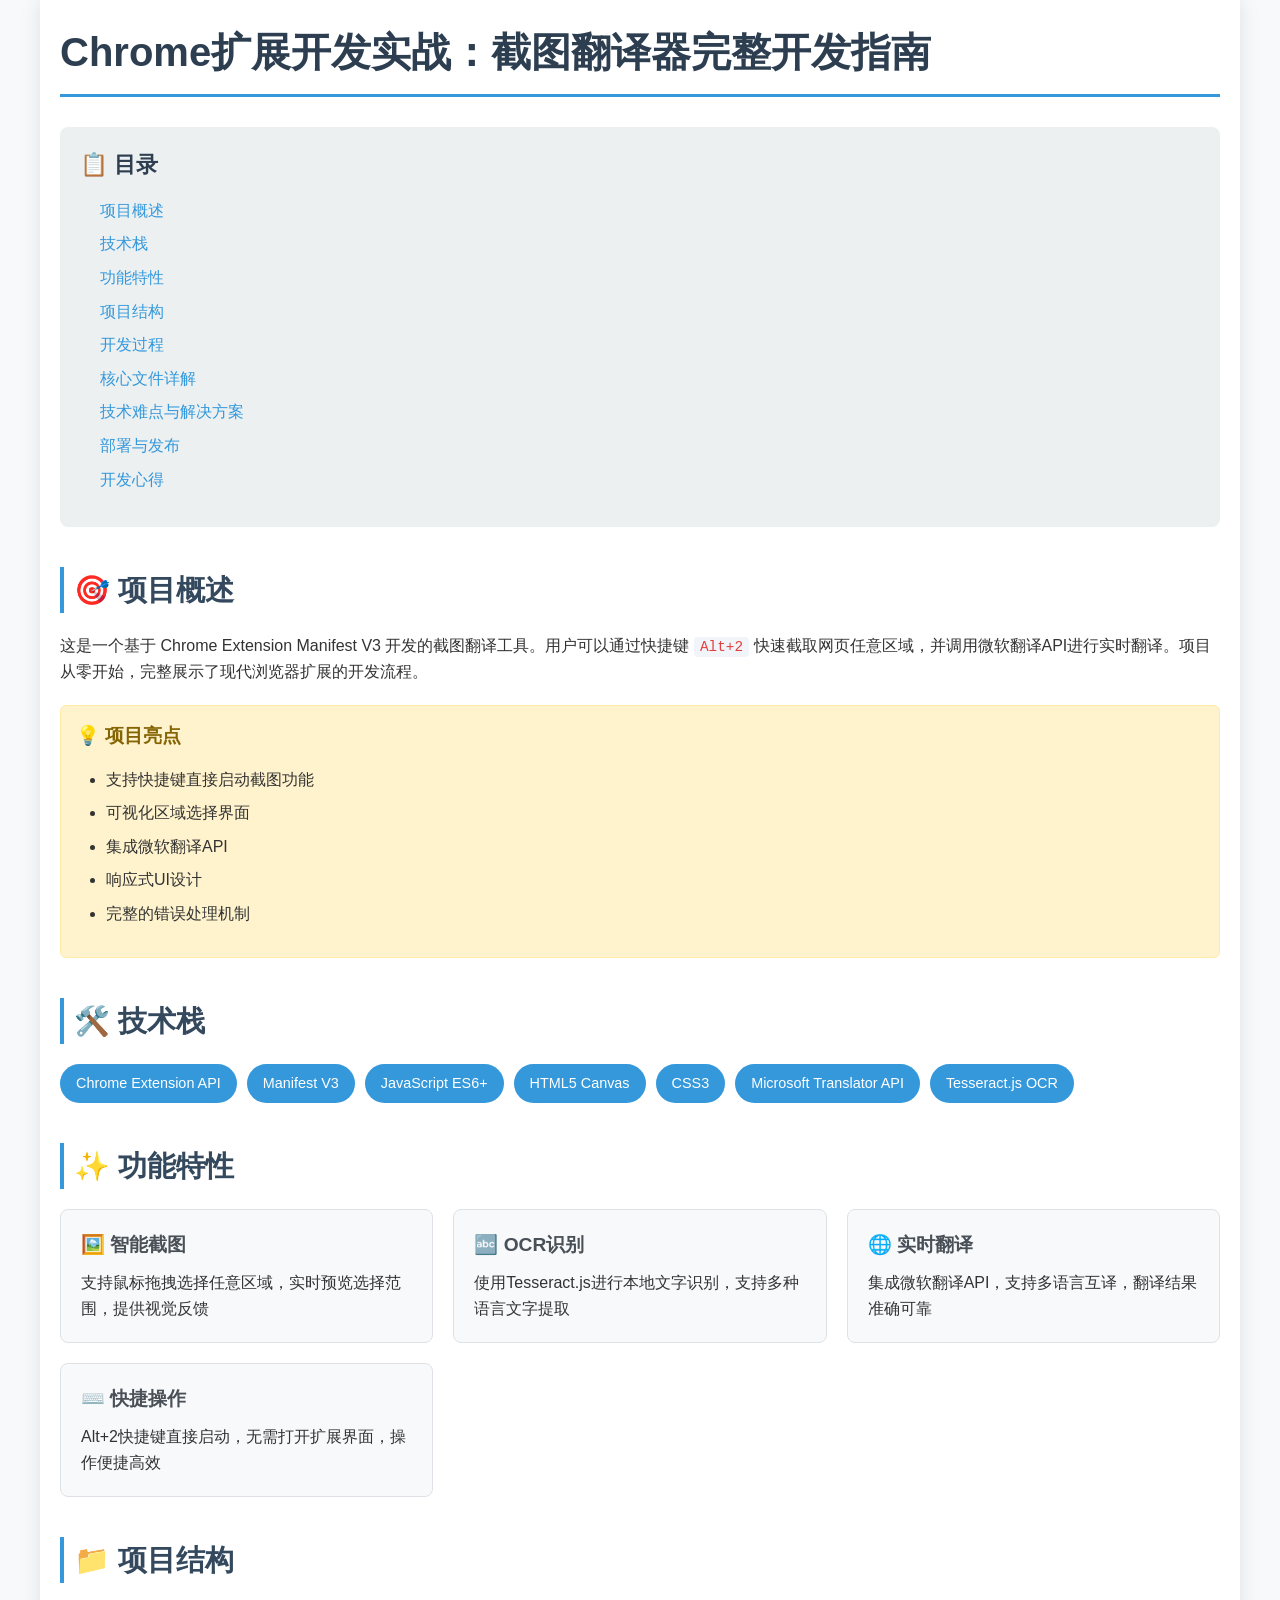
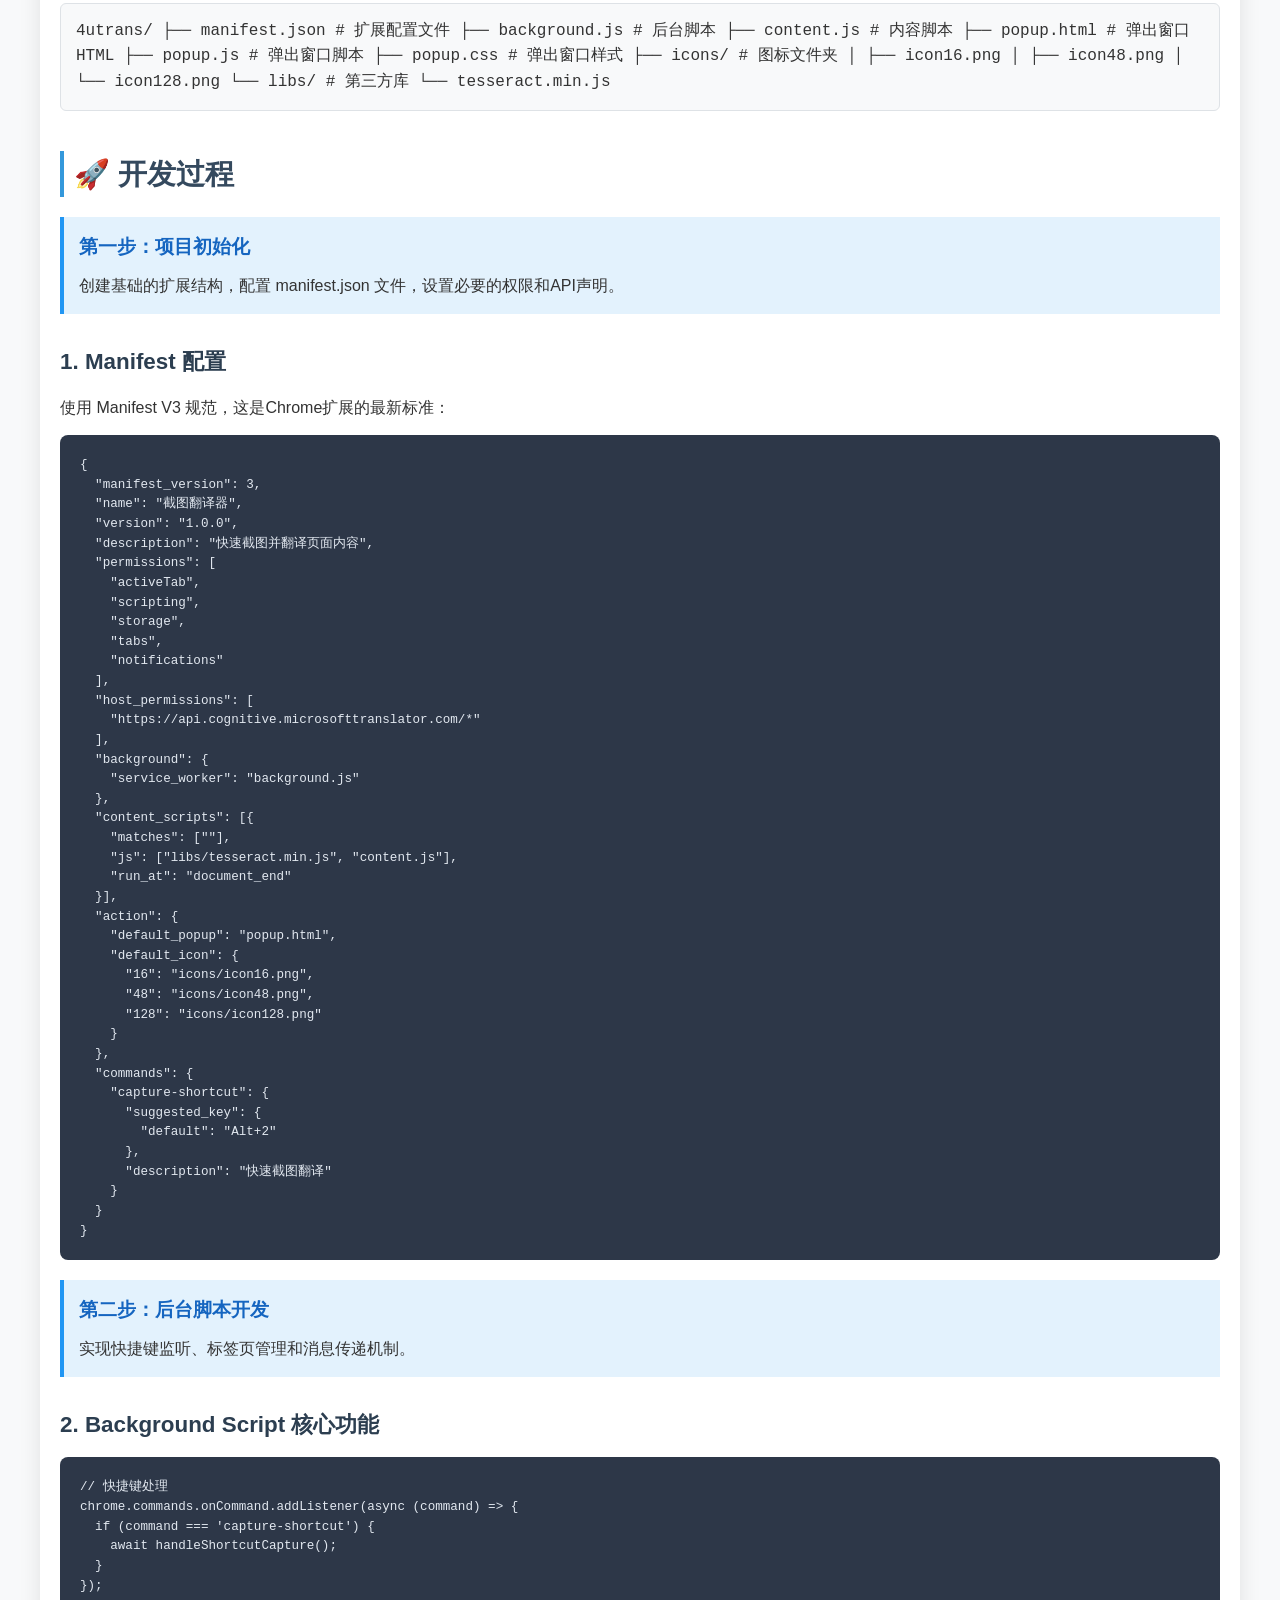
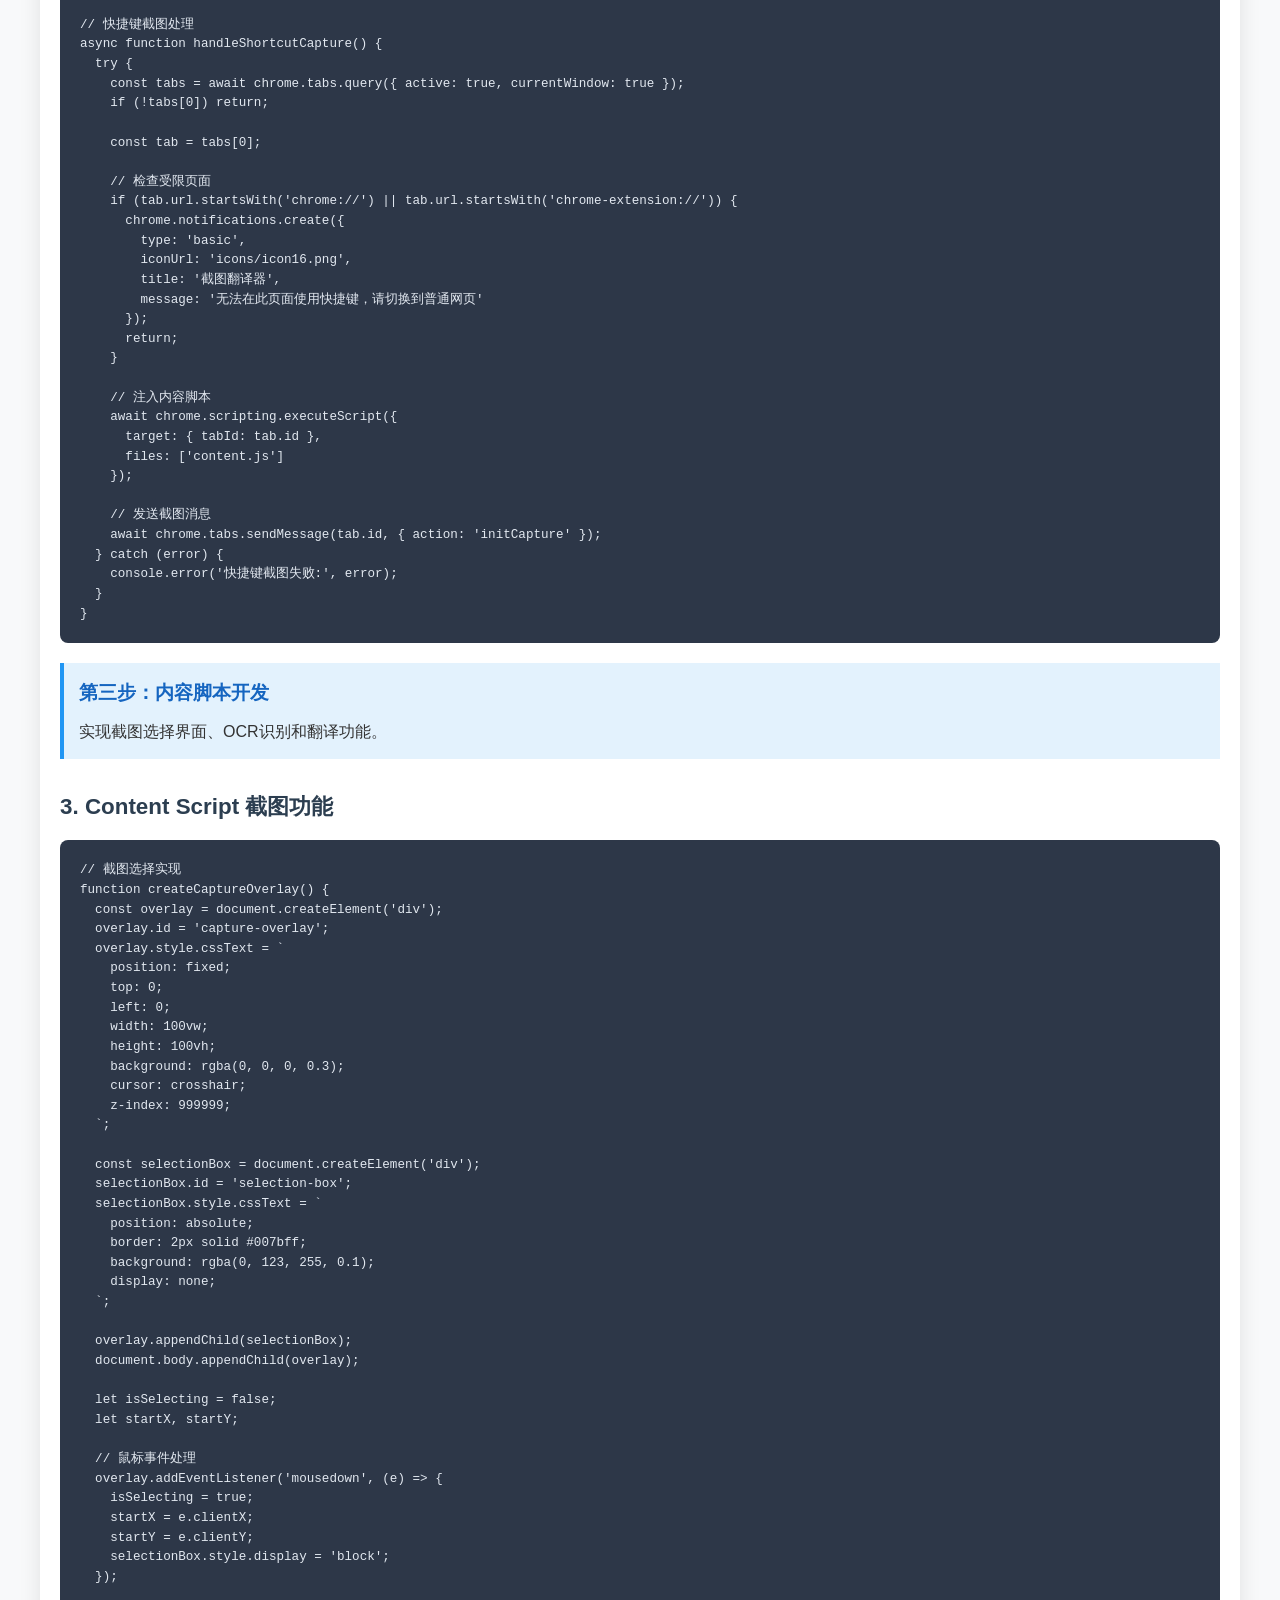
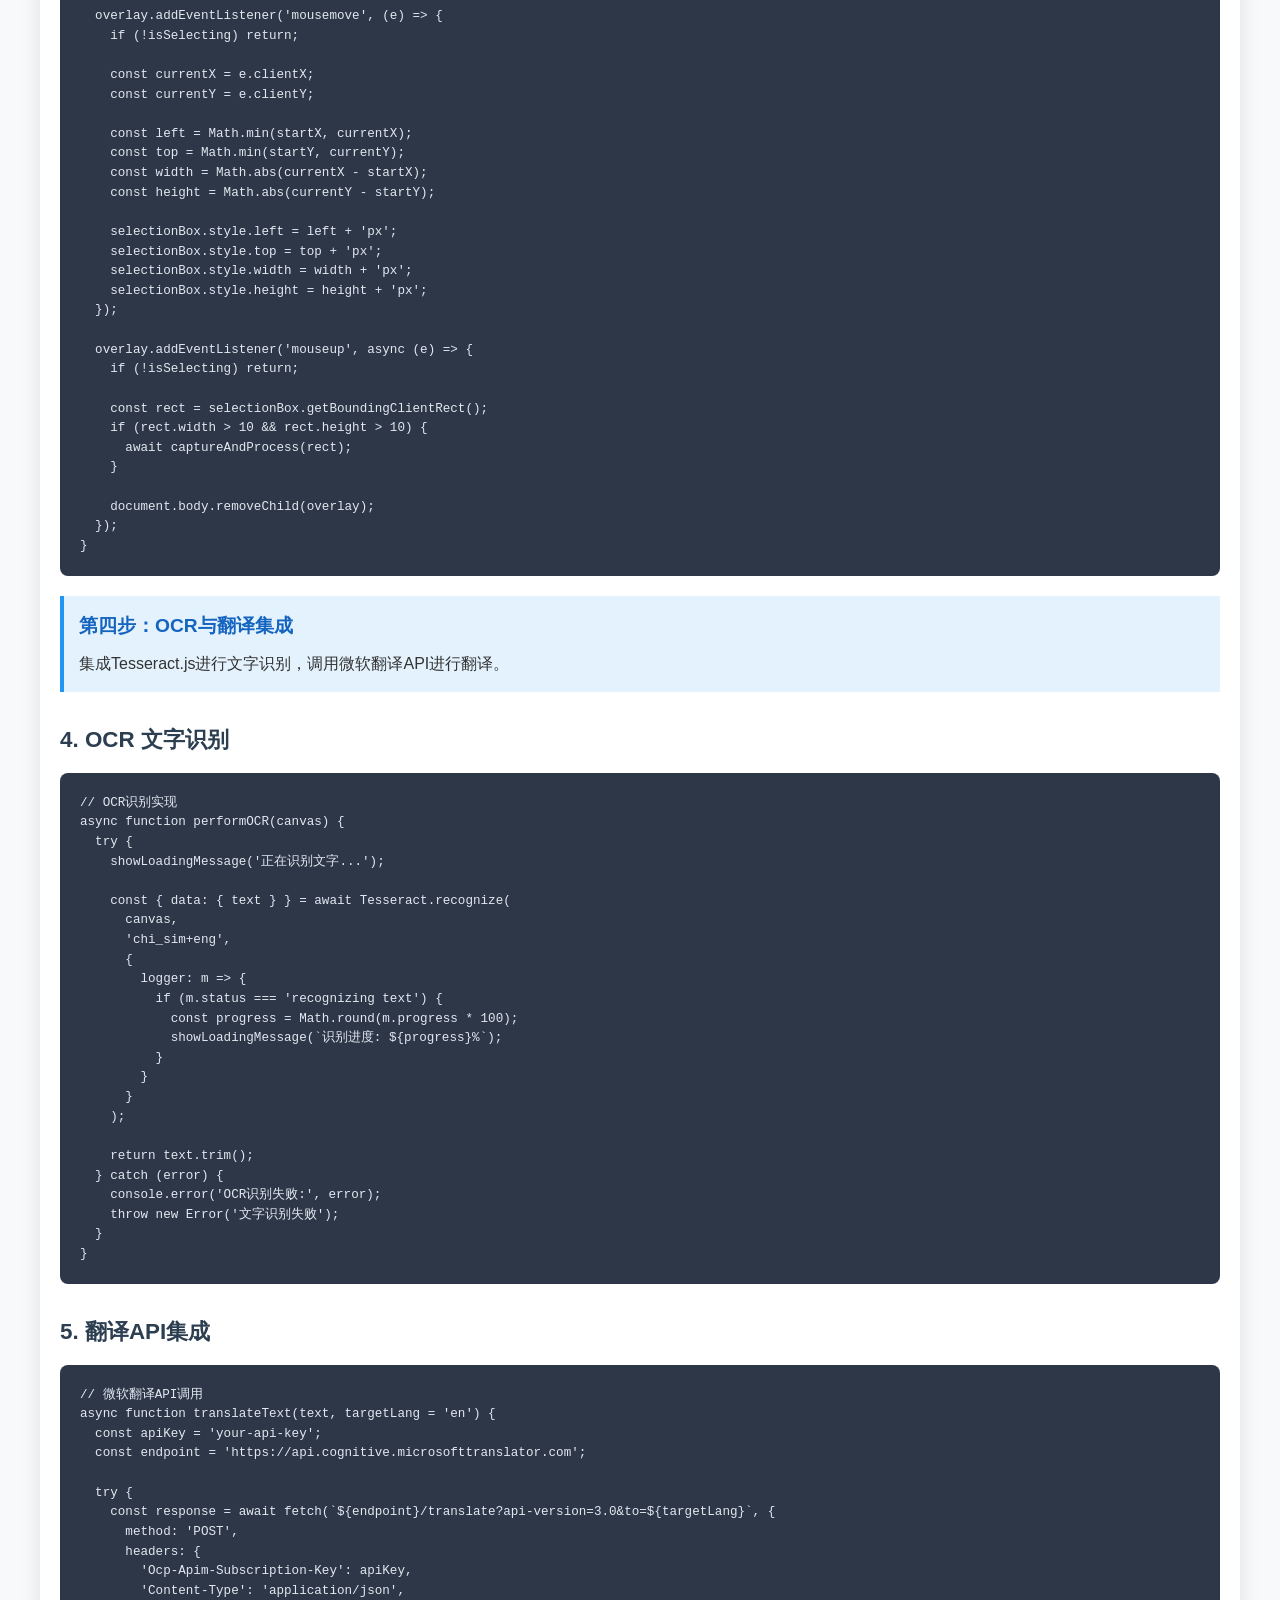
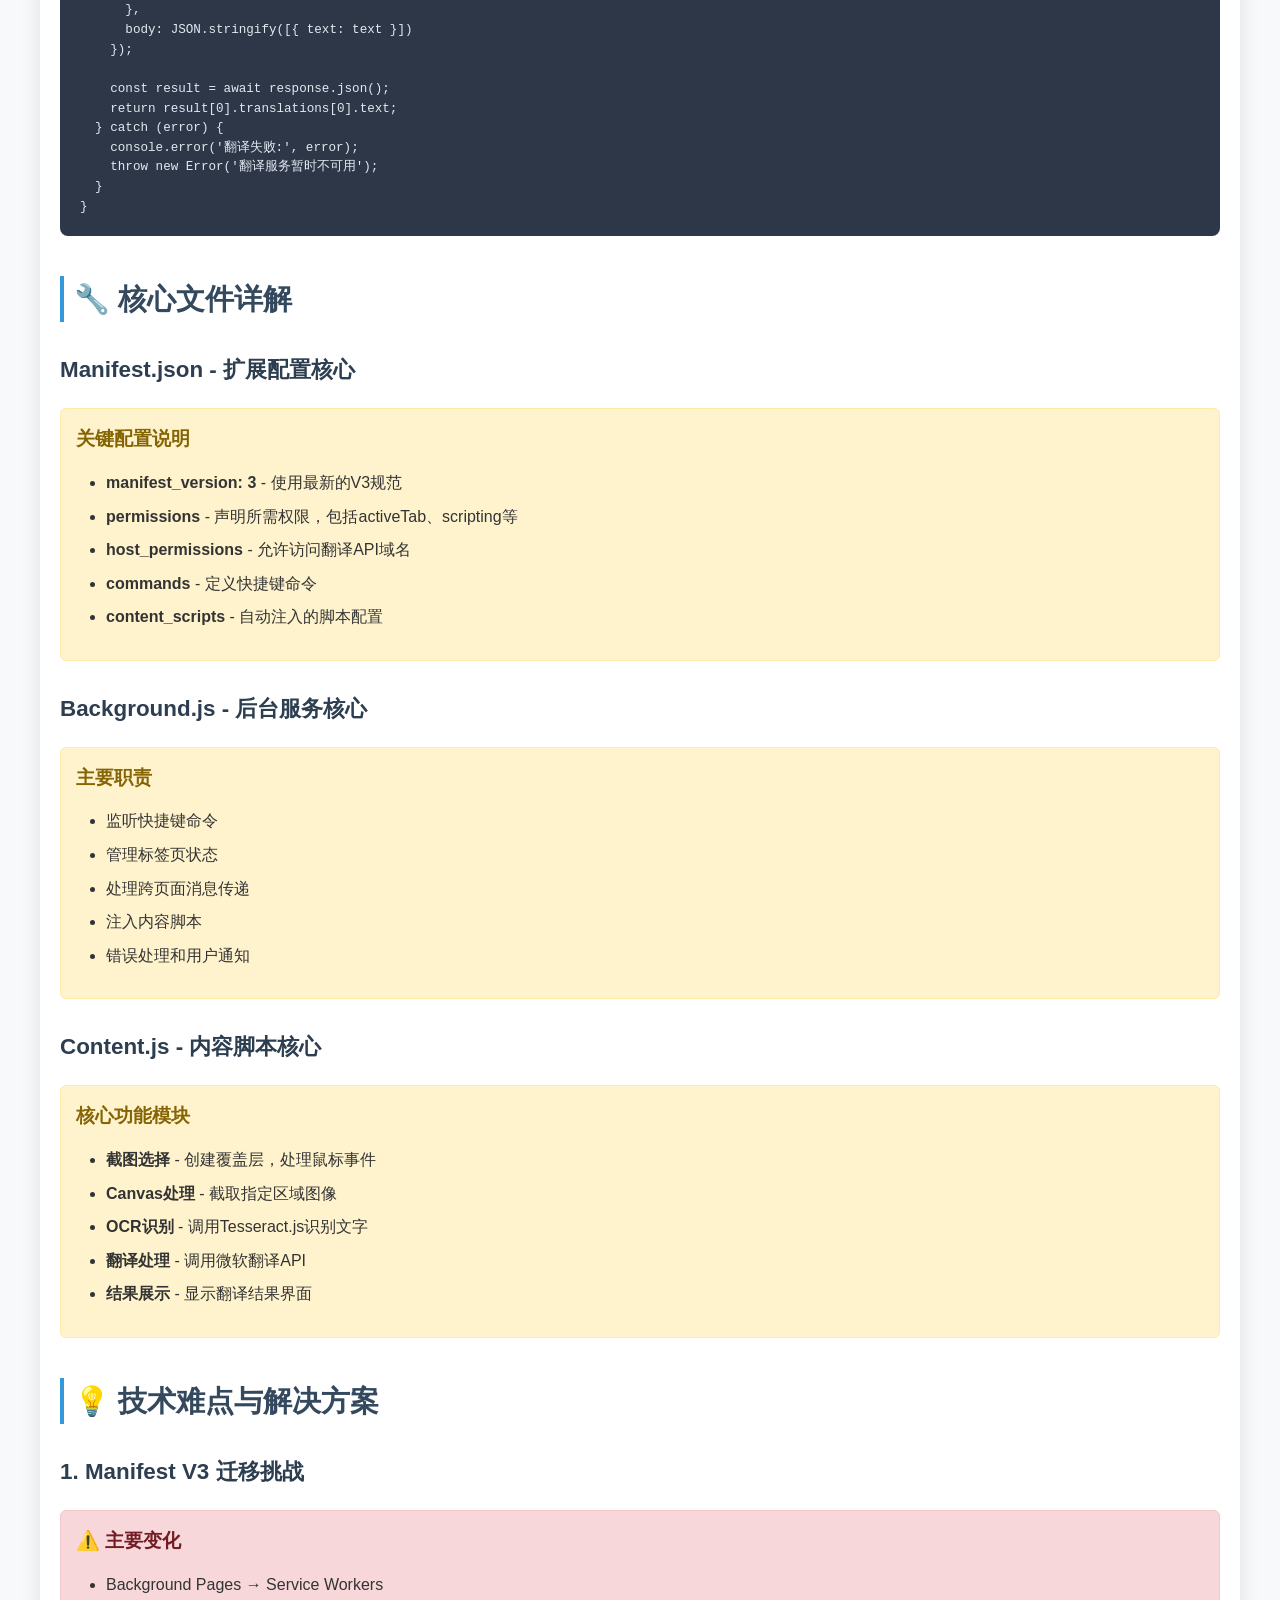
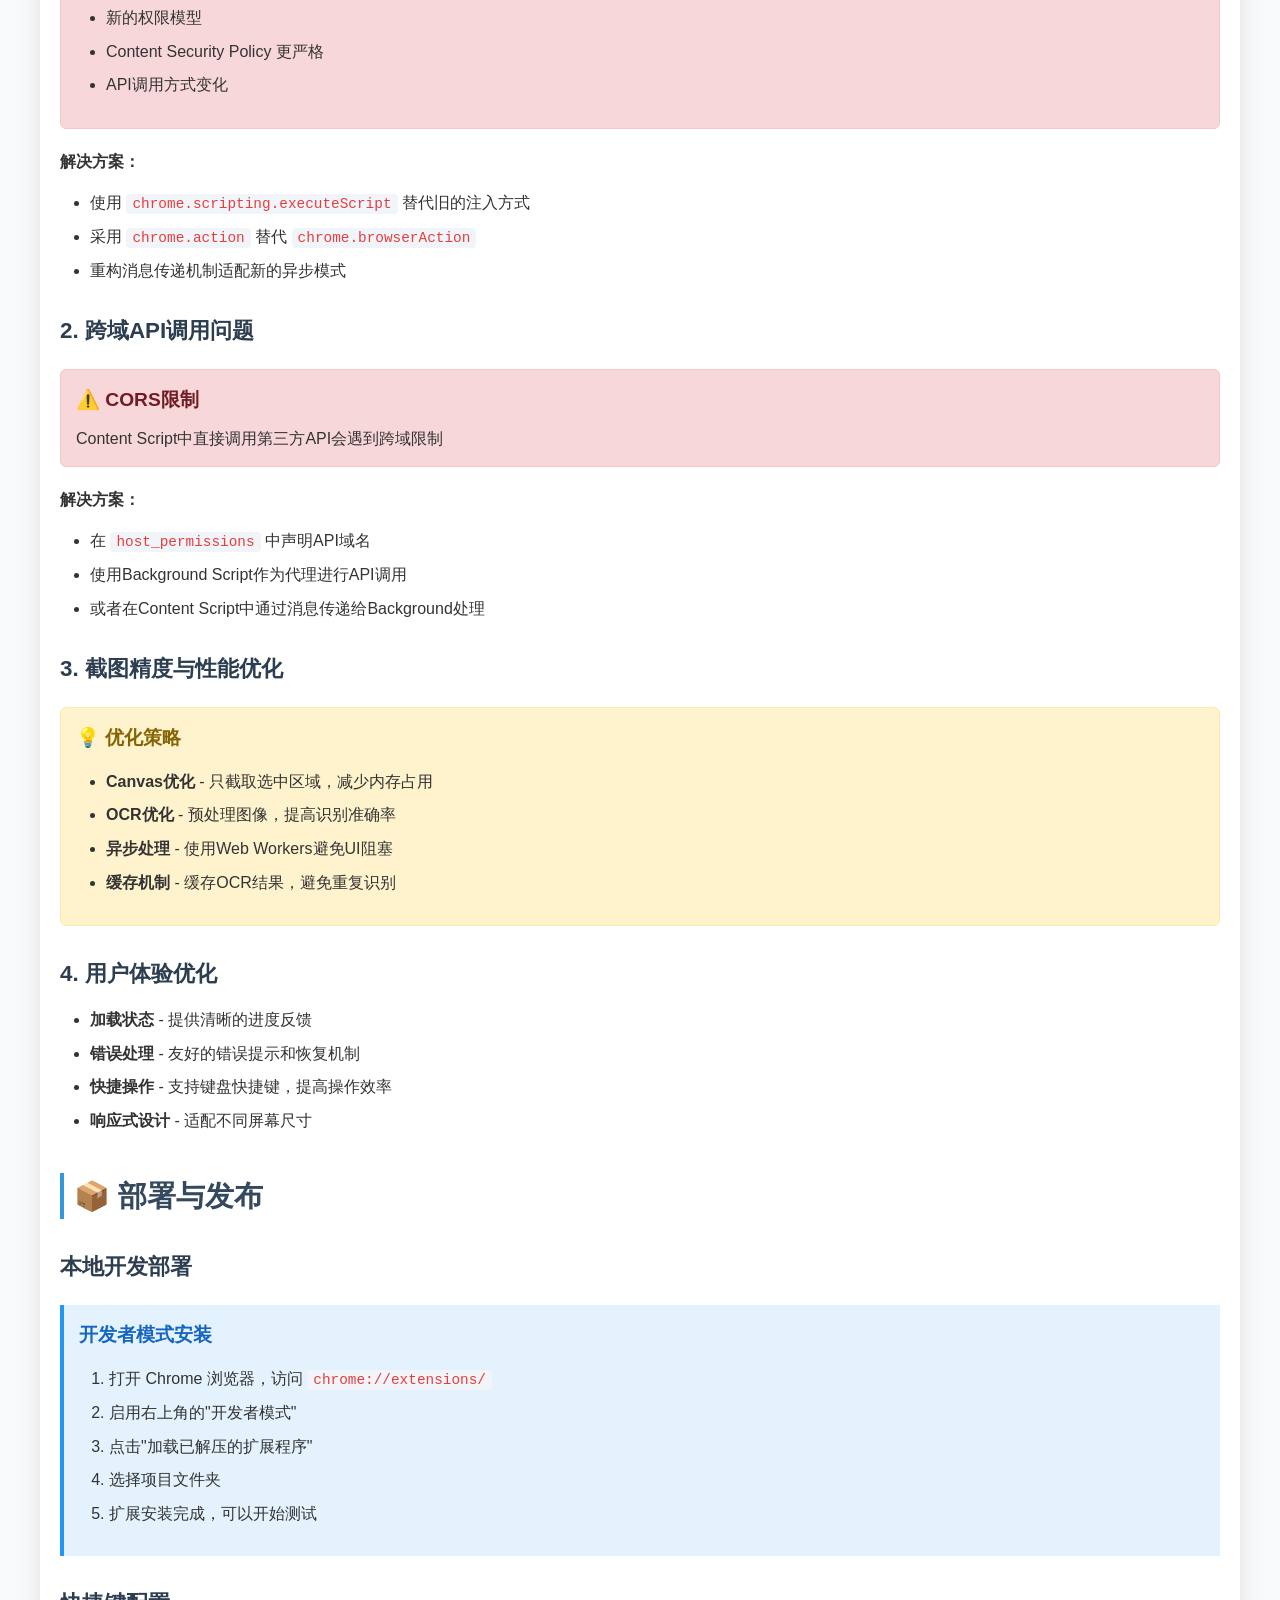
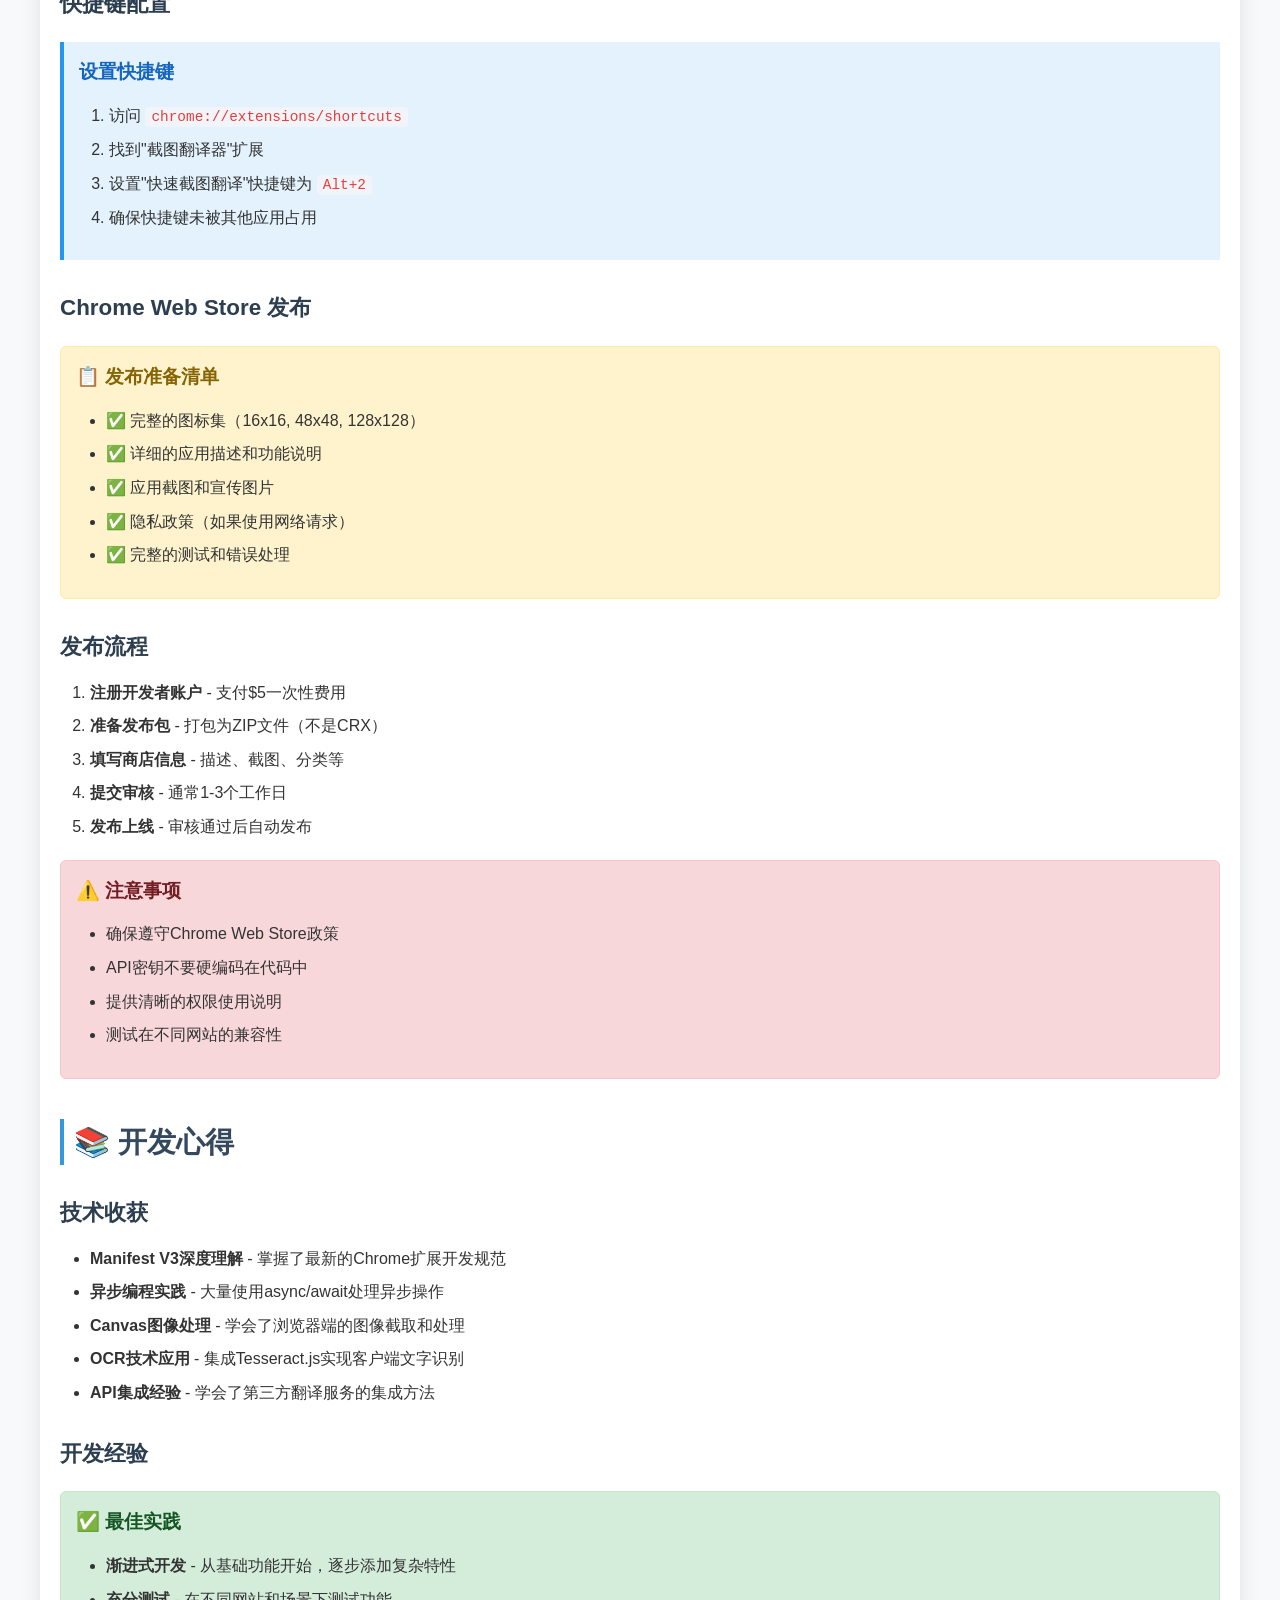
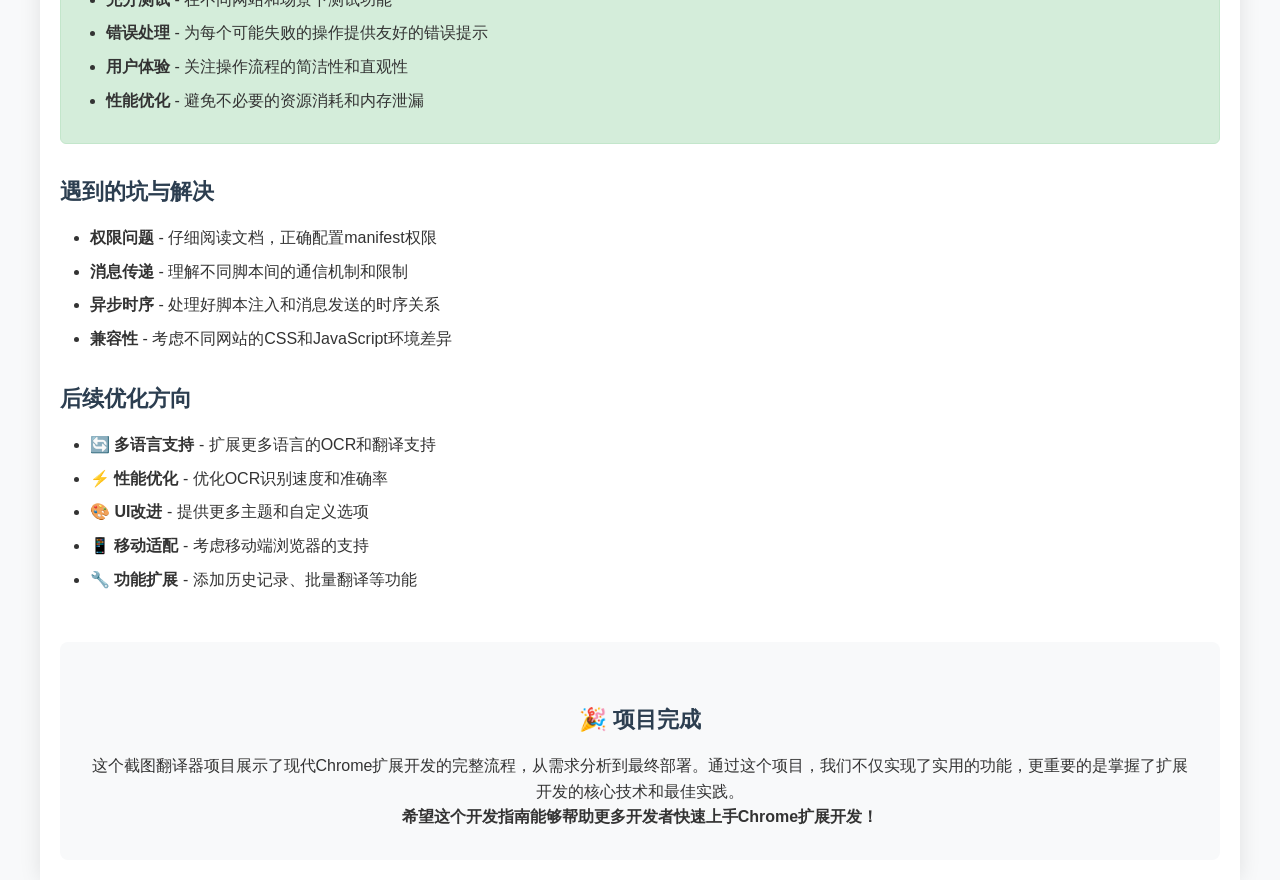
==== development-guide.html @ 58141926 "4utrans" ====
<!DOCTYPE html>
<html lang="zh-CN">
<head>
    <meta charset="UTF-8">
    <meta name="viewport" content="width=device-width, initial-scale=1.0">
    <title>Chrome扩展开发实战：截图翻译器完整开发指南</title>
    <style>
        * {
            margin: 0;
            padding: 0;
            box-sizing: border-box;
        }

        body {
            font-family: -apple-system, BlinkMacSystemFont, 'Segoe UI', 'PingFang SC', 'Hiragino Sans GB', 'Microsoft YaHei', sans-serif;
            line-height: 1.6;
            color: #333;
            background: #f8f9fa;
        }

        .container {
            max-width: 1200px;
            margin: 0 auto;
            padding: 20px;
            background: white;
            box-shadow: 0 0 20px rgba(0,0,0,0.1);
        }

        h1 {
            color: #2c3e50;
            border-bottom: 3px solid #3498db;
            padding-bottom: 10px;
            margin-bottom: 30px;
            font-size: 2.5em;
        }

        h2 {
            color: #34495e;
            margin: 40px 0 20px 0;
            padding-left: 10px;
            border-left: 4px solid #3498db;
            font-size: 1.8em;
        }

        h3 {
            color: #2c3e50;
            margin: 30px 0 15px 0;
            font-size: 1.4em;
        }

        h4 {
            color: #34495e;
            margin: 20px 0 10px 0;
            font-size: 1.2em;
        }

        .toc {
            background: #ecf0f1;
            padding: 20px;
            border-radius: 8px;
            margin: 30px 0;
        }

        .toc h3 {
            margin-top: 0;
            color: #2c3e50;
        }

        .toc ul {
            list-style: none;
            padding-left: 0;
        }

        .toc li {
            margin: 8px 0;
            padding-left: 20px;
        }

        .toc a {
            color: #3498db;
            text-decoration: none;
            font-weight: 500;
        }

        .toc a:hover {
            text-decoration: underline;
        }

        pre {
            background: #2d3748;
            color: #e2e8f0;
            padding: 20px;
            border-radius: 8px;
            overflow-x: auto;
            margin: 15px 0;
            font-family: 'Consolas', 'Monaco', 'Courier New', monospace;
            font-size: 14px;
            line-height: 1.4;
        }

        code {
            background: #f1f5f9;
            color: #e53e3e;
            padding: 2px 6px;
            border-radius: 4px;
            font-family: 'Consolas', 'Monaco', 'Courier New', monospace;
            font-size: 0.9em;
        }

        pre code {
            background: none;
            color: inherit;
            padding: 0;
        }

        .highlight {
            background: #fff3cd;
            border: 1px solid #ffeaa7;
            border-radius: 6px;
            padding: 15px;
            margin: 20px 0;
        }

        .highlight h4 {
            color: #856404;
            margin-top: 0;
        }

        .warning {
            background: #f8d7da;
            border: 1px solid #f5c6cb;
            border-radius: 6px;
            padding: 15px;
            margin: 20px 0;
        }

        .warning h4 {
            color: #721c24;
            margin-top: 0;
        }

        .success {
            background: #d4edda;
            border: 1px solid #c3e6cb;
            border-radius: 6px;
            padding: 15px;
            margin: 20px 0;
        }

        .success h4 {
            color: #155724;
            margin-top: 0;
        }

        .file-structure {
            background: #f8f9fa;
            border: 1px solid #dee2e6;
            border-radius: 6px;
            padding: 15px;
            margin: 20px 0;
            font-family: 'Consolas', 'Monaco', 'Courier New', monospace;
        }

        .step {
            background: #e3f2fd;
            border-left: 4px solid #2196f3;
            padding: 15px;
            margin: 20px 0;
        }

        .step h4 {
            color: #1565c0;
            margin-top: 0;
        }

        ul, ol {
            margin: 15px 0;
            padding-left: 30px;
        }

        li {
            margin: 8px 0;
        }

        .feature-list {
            display: grid;
            grid-template-columns: repeat(auto-fit, minmax(300px, 1fr));
            gap: 20px;
            margin: 20px 0;
        }

        .feature-card {
            background: #f8f9fa;
            border: 1px solid #dee2e6;
            border-radius: 8px;
            padding: 20px;
        }

        .feature-card h4 {
            color: #495057;
            margin-top: 0;
        }

        .tech-stack {
            display: flex;
            flex-wrap: wrap;
            gap: 10px;
            margin: 20px 0;
        }

        .tech-item {
            background: #3498db;
            color: white;
            padding: 8px 16px;
            border-radius: 20px;
            font-size: 0.9em;
            font-weight: 500;
        }

        @media (max-width: 768px) {
            .container {
                padding: 15px;
            }

            h1 {
                font-size: 2em;
            }

            h2 {
                font-size: 1.5em;
            }

            pre {
                font-size: 12px;
                padding: 15px;
            }

            .feature-list {
                grid-template-columns: 1fr;
            }
        }
    </style>
</head>
<body>
    <div class="container">
        <h1>Chrome扩展开发实战：截图翻译器完整开发指南</h1>

        <div class="toc">
            <h3>📋 目录</h3>
            <ul>
                <li><a href="#overview">项目概述</a></li>
                <li><a href="#tech-stack">技术栈</a></li>
                <li><a href="#features">功能特性</a></li>
                <li><a href="#structure">项目结构</a></li>
                <li><a href="#development">开发过程</a></li>
                <li><a href="#key-files">核心文件详解</a></li>
                <li><a href="#challenges">技术难点与解决方案</a></li>
                <li><a href="#deployment">部署与发布</a></li>
                <li><a href="#lessons">开发心得</a></li>
            </ul>
        </div>

        <section id="overview">
            <h2>🎯 项目概述</h2>
            <p>这是一个基于 Chrome Extension Manifest V3 开发的截图翻译工具。用户可以通过快捷键 <code>Alt+2</code> 快速截取网页任意区域，并调用微软翻译API进行实时翻译。项目从零开始，完整展示了现代浏览器扩展的开发流程。</p>

            <div class="highlight">
                <h4>💡 项目亮点</h4>
                <ul>
                    <li>支持快捷键直接启动截图功能</li>
                    <li>可视化区域选择界面</li>
                    <li>集成微软翻译API</li>
                    <li>响应式UI设计</li>
                    <li>完整的错误处理机制</li>
                </ul>
            </div>
        </section>

        <section id="tech-stack">
            <h2>🛠️ 技术栈</h2>
            <div class="tech-stack">
                <span class="tech-item">Chrome Extension API</span>
                <span class="tech-item">Manifest V3</span>
                <span class="tech-item">JavaScript ES6+</span>
                <span class="tech-item">HTML5 Canvas</span>
                <span class="tech-item">CSS3</span>
                <span class="tech-item">Microsoft Translator API</span>
                <span class="tech-item">Tesseract.js OCR</span>
            </div>
        </section>

        <section id="features">
            <h2>✨ 功能特性</h2>
            <div class="feature-list">
                <div class="feature-card">
                    <h4>🖼️ 智能截图</h4>
                    <p>支持鼠标拖拽选择任意区域，实时预览选择范围，提供视觉反馈</p>
                </div>
                <div class="feature-card">
                    <h4>🔤 OCR识别</h4>
                    <p>使用Tesseract.js进行本地文字识别，支持多种语言文字提取</p>
                </div>
                <div class="feature-card">
                    <h4>🌐 实时翻译</h4>
                    <p>集成微软翻译API，支持多语言互译，翻译结果准确可靠</p>
                </div>
                <div class="feature-card">
                    <h4>⌨️ 快捷操作</h4>
                    <p>Alt+2快捷键直接启动，无需打开扩展界面，操作便捷高效</p>
                </div>
            </div>
        </section>

        <section id="structure">
            <h2>📁 项目结构</h2>
            <div class="file-structure">
4utrans/
├── manifest.json          # 扩展配置文件
├── background.js          # 后台脚本
├── content.js            # 内容脚本
├── popup.html            # 弹出窗口HTML
├── popup.js              # 弹出窗口脚本
├── popup.css             # 弹出窗口样式
├── icons/                # 图标文件夹
│   ├── icon16.png
│   ├── icon48.png
│   └── icon128.png
└── libs/                 # 第三方库
    └── tesseract.min.js
            </div>
        </section>

        <section id="development">
            <h2>🚀 开发过程</h2>

            <div class="step">
                <h4>第一步：项目初始化</h4>
                <p>创建基础的扩展结构，配置 manifest.json 文件，设置必要的权限和API声明。</p>
            </div>

            <h3>1. Manifest 配置</h3>
            <p>使用 Manifest V3 规范，这是Chrome扩展的最新标准：</p>

<pre><code>{
  "manifest_version": 3,
  "name": "截图翻译器",
  "version": "1.0.0",
  "description": "快速截图并翻译页面内容",
  "permissions": [
    "activeTab",
    "scripting",
    "storage",
    "tabs",
    "notifications"
  ],
  "host_permissions": [
    "https://api.cognitive.microsofttranslator.com/*"
  ],
  "background": {
    "service_worker": "background.js"
  },
  "content_scripts": [{
    "matches": ["<all_urls>"],
    "js": ["libs/tesseract.min.js", "content.js"],
    "run_at": "document_end"
  }],
  "action": {
    "default_popup": "popup.html",
    "default_icon": {
      "16": "icons/icon16.png",
      "48": "icons/icon48.png",
      "128": "icons/icon128.png"
    }
  },
  "commands": {
    "capture-shortcut": {
      "suggested_key": {
        "default": "Alt+2"
      },
      "description": "快速截图翻译"
    }
  }
}</code></pre>

            <div class="step">
                <h4>第二步：后台脚本开发</h4>
                <p>实现快捷键监听、标签页管理和消息传递机制。</p>
            </div>

            <h3>2. Background Script 核心功能</h3>

<pre><code>// 快捷键处理
chrome.commands.onCommand.addListener(async (command) => {
  if (command === 'capture-shortcut') {
    await handleShortcutCapture();
  }
});

// 快捷键截图处理
async function handleShortcutCapture() {
  try {
    const tabs = await chrome.tabs.query({ active: true, currentWindow: true });
    if (!tabs[0]) return;

    const tab = tabs[0];

    // 检查受限页面
    if (tab.url.startsWith('chrome://') || tab.url.startsWith('chrome-extension://')) {
      chrome.notifications.create({
        type: 'basic',
        iconUrl: 'icons/icon16.png',
        title: '截图翻译器',
        message: '无法在此页面使用快捷键，请切换到普通网页'
      });
      return;
    }

    // 注入内容脚本
    await chrome.scripting.executeScript({
      target: { tabId: tab.id },
      files: ['content.js']
    });

    // 发送截图消息
    await chrome.tabs.sendMessage(tab.id, { action: 'initCapture' });
  } catch (error) {
    console.error('快捷键截图失败:', error);
  }
}</code></pre>

            <div class="step">
                <h4>第三步：内容脚本开发</h4>
                <p>实现截图选择界面、OCR识别和翻译功能。</p>
            </div>

            <h3>3. Content Script 截图功能</h3>

<pre><code>// 截图选择实现
function createCaptureOverlay() {
  const overlay = document.createElement('div');
  overlay.id = 'capture-overlay';
  overlay.style.cssText = `
    position: fixed;
    top: 0;
    left: 0;
    width: 100vw;
    height: 100vh;
    background: rgba(0, 0, 0, 0.3);
    cursor: crosshair;
    z-index: 999999;
  `;

  const selectionBox = document.createElement('div');
  selectionBox.id = 'selection-box';
  selectionBox.style.cssText = `
    position: absolute;
    border: 2px solid #007bff;
    background: rgba(0, 123, 255, 0.1);
    display: none;
  `;

  overlay.appendChild(selectionBox);
  document.body.appendChild(overlay);

  let isSelecting = false;
  let startX, startY;

  // 鼠标事件处理
  overlay.addEventListener('mousedown', (e) => {
    isSelecting = true;
    startX = e.clientX;
    startY = e.clientY;
    selectionBox.style.display = 'block';
  });

  overlay.addEventListener('mousemove', (e) => {
    if (!isSelecting) return;

    const currentX = e.clientX;
    const currentY = e.clientY;

    const left = Math.min(startX, currentX);
    const top = Math.min(startY, currentY);
    const width = Math.abs(currentX - startX);
    const height = Math.abs(currentY - startY);

    selectionBox.style.left = left + 'px';
    selectionBox.style.top = top + 'px';
    selectionBox.style.width = width + 'px';
    selectionBox.style.height = height + 'px';
  });

  overlay.addEventListener('mouseup', async (e) => {
    if (!isSelecting) return;

    const rect = selectionBox.getBoundingClientRect();
    if (rect.width > 10 && rect.height > 10) {
      await captureAndProcess(rect);
    }

    document.body.removeChild(overlay);
  });
}</code></pre>

            <div class="step">
                <h4>第四步：OCR与翻译集成</h4>
                <p>集成Tesseract.js进行文字识别，调用微软翻译API进行翻译。</p>
            </div>

            <h3>4. OCR 文字识别</h3>

<pre><code>// OCR识别实现
async function performOCR(canvas) {
  try {
    showLoadingMessage('正在识别文字...');

    const { data: { text } } = await Tesseract.recognize(
      canvas,
      'chi_sim+eng',
      {
        logger: m => {
          if (m.status === 'recognizing text') {
            const progress = Math.round(m.progress * 100);
            showLoadingMessage(`识别进度: ${progress}%`);
          }
        }
      }
    );

    return text.trim();
  } catch (error) {
    console.error('OCR识别失败:', error);
    throw new Error('文字识别失败');
  }
}</code></pre>

            <h3>5. 翻译API集成</h3>

<pre><code>// 微软翻译API调用
async function translateText(text, targetLang = 'en') {
  const apiKey = 'your-api-key';
  const endpoint = 'https://api.cognitive.microsofttranslator.com';

  try {
    const response = await fetch(`${endpoint}/translate?api-version=3.0&to=${targetLang}`, {
      method: 'POST',
      headers: {
        'Ocp-Apim-Subscription-Key': apiKey,
        'Content-Type': 'application/json',
      },
      body: JSON.stringify([{ text: text }])
    });

    const result = await response.json();
    return result[0].translations[0].text;
  } catch (error) {
    console.error('翻译失败:', error);
    throw new Error('翻译服务暂时不可用');
  }
}</code></pre>
        </section>

        <section id="key-files">
            <h2>🔧 核心文件详解</h2>

            <h3>Manifest.json - 扩展配置核心</h3>
            <div class="highlight">
                <h4>关键配置说明</h4>
                <ul>
                    <li><strong>manifest_version: 3</strong> - 使用最新的V3规范</li>
                    <li><strong>permissions</strong> - 声明所需权限，包括activeTab、scripting等</li>
                    <li><strong>host_permissions</strong> - 允许访问翻译API域名</li>
                    <li><strong>commands</strong> - 定义快捷键命令</li>
                    <li><strong>content_scripts</strong> - 自动注入的脚本配置</li>
                </ul>
            </div>

            <h3>Background.js - 后台服务核心</h3>
            <div class="highlight">
                <h4>主要职责</h4>
                <ul>
                    <li>监听快捷键命令</li>
                    <li>管理标签页状态</li>
                    <li>处理跨页面消息传递</li>
                    <li>注入内容脚本</li>
                    <li>错误处理和用户通知</li>
                </ul>
            </div>

            <h3>Content.js - 内容脚本核心</h3>
            <div class="highlight">
                <h4>核心功能模块</h4>
                <ul>
                    <li><strong>截图选择</strong> - 创建覆盖层，处理鼠标事件</li>
                    <li><strong>Canvas处理</strong> - 截取指定区域图像</li>
                    <li><strong>OCR识别</strong> - 调用Tesseract.js识别文字</li>
                    <li><strong>翻译处理</strong> - 调用微软翻译API</li>
                    <li><strong>结果展示</strong> - 显示翻译结果界面</li>
                </ul>
            </div>
        </section>

        <section id="challenges">
            <h2>💡 技术难点与解决方案</h2>

            <h3>1. Manifest V3 迁移挑战</h3>
            <div class="warning">
                <h4>⚠️ 主要变化</h4>
                <ul>
                    <li>Background Pages → Service Workers</li>
                    <li>新的权限模型</li>
                    <li>Content Security Policy 更严格</li>
                    <li>API调用方式变化</li>
                </ul>
            </div>

            <p><strong>解决方案：</strong></p>
            <ul>
                <li>使用 <code>chrome.scripting.executeScript</code> 替代旧的注入方式</li>
                <li>采用 <code>chrome.action</code> 替代 <code>chrome.browserAction</code></li>
                <li>重构消息传递机制适配新的异步模式</li>
            </ul>

            <h3>2. 跨域API调用问题</h3>
            <div class="warning">
                <h4>⚠️ CORS限制</h4>
                <p>Content Script中直接调用第三方API会遇到跨域限制</p>
            </div>

            <p><strong>解决方案：</strong></p>
            <ul>
                <li>在 <code>host_permissions</code> 中声明API域名</li>
                <li>使用Background Script作为代理进行API调用</li>
                <li>或者在Content Script中通过消息传递给Background处理</li>
            </ul>

            <h3>3. 截图精度与性能优化</h3>
            <div class="highlight">
                <h4>💡 优化策略</h4>
                <ul>
                    <li><strong>Canvas优化</strong> - 只截取选中区域，减少内存占用</li>
                    <li><strong>OCR优化</strong> - 预处理图像，提高识别准确率</li>
                    <li><strong>异步处理</strong> - 使用Web Workers避免UI阻塞</li>
                    <li><strong>缓存机制</strong> - 缓存OCR结果，避免重复识别</li>
                </ul>
            </div>

            <h3>4. 用户体验优化</h3>
            <ul>
                <li><strong>加载状态</strong> - 提供清晰的进度反馈</li>
                <li><strong>错误处理</strong> - 友好的错误提示和恢复机制</li>
                <li><strong>快捷操作</strong> - 支持键盘快捷键，提高操作效率</li>
                <li><strong>响应式设计</strong> - 适配不同屏幕尺寸</li>
            </ul>
        </section>

        <section id="deployment">
            <h2>📦 部署与发布</h2>

            <h3>本地开发部署</h3>
            <div class="step">
                <h4>开发者模式安装</h4>
                <ol>
                    <li>打开 Chrome 浏览器，访问 <code>chrome://extensions/</code></li>
                    <li>启用右上角的"开发者模式"</li>
                    <li>点击"加载已解压的扩展程序"</li>
                    <li>选择项目文件夹</li>
                    <li>扩展安装完成，可以开始测试</li>
                </ol>
            </div>

            <h3>快捷键配置</h3>
            <div class="step">
                <h4>设置快捷键</h4>
                <ol>
                    <li>访问 <code>chrome://extensions/shortcuts</code></li>
                    <li>找到"截图翻译器"扩展</li>
                    <li>设置"快速截图翻译"快捷键为 <code>Alt+2</code></li>
                    <li>确保快捷键未被其他应用占用</li>
                </ol>
            </div>

            <h3>Chrome Web Store 发布</h3>
            <div class="highlight">
                <h4>📋 发布准备清单</h4>
                <ul>
                    <li>✅ 完整的图标集（16x16, 48x48, 128x128）</li>
                    <li>✅ 详细的应用描述和功能说明</li>
                    <li>✅ 应用截图和宣传图片</li>
                    <li>✅ 隐私政策（如果使用网络请求）</li>
                    <li>✅ 完整的测试和错误处理</li>
                </ul>
            </div>

            <h3>发布流程</h3>
            <ol>
                <li><strong>注册开发者账户</strong> - 支付$5一次性费用</li>
                <li><strong>准备发布包</strong> - 打包为ZIP文件（不是CRX）</li>
                <li><strong>填写商店信息</strong> - 描述、截图、分类等</li>
                <li><strong>提交审核</strong> - 通常1-3个工作日</li>
                <li><strong>发布上线</strong> - 审核通过后自动发布</li>
            </ol>

            <div class="warning">
                <h4>⚠️ 注意事项</h4>
                <ul>
                    <li>确保遵守Chrome Web Store政策</li>
                    <li>API密钥不要硬编码在代码中</li>
                    <li>提供清晰的权限使用说明</li>
                    <li>测试在不同网站的兼容性</li>
                </ul>
            </div>
        </section>

        <section id="lessons">
            <h2>📚 开发心得</h2>

            <h3>技术收获</h3>
            <ul>
                <li><strong>Manifest V3深度理解</strong> - 掌握了最新的Chrome扩展开发规范</li>
                <li><strong>异步编程实践</strong> - 大量使用async/await处理异步操作</li>
                <li><strong>Canvas图像处理</strong> - 学会了浏览器端的图像截取和处理</li>
                <li><strong>OCR技术应用</strong> - 集成Tesseract.js实现客户端文字识别</li>
                <li><strong>API集成经验</strong> - 学会了第三方翻译服务的集成方法</li>
            </ul>

            <h3>开发经验</h3>
            <div class="success">
                <h4>✅ 最佳实践</h4>
                <ul>
                    <li><strong>渐进式开发</strong> - 从基础功能开始，逐步添加复杂特性</li>
                    <li><strong>充分测试</strong> - 在不同网站和场景下测试功能</li>
                    <li><strong>错误处理</strong> - 为每个可能失败的操作提供友好的错误提示</li>
                    <li><strong>用户体验</strong> - 关注操作流程的简洁性和直观性</li>
                    <li><strong>性能优化</strong> - 避免不必要的资源消耗和内存泄漏</li>
                </ul>
            </div>

            <h3>遇到的坑与解决</h3>
            <ul>
                <li><strong>权限问题</strong> - 仔细阅读文档，正确配置manifest权限</li>
                <li><strong>消息传递</strong> - 理解不同脚本间的通信机制和限制</li>
                <li><strong>异步时序</strong> - 处理好脚本注入和消息发送的时序关系</li>
                <li><strong>兼容性</strong> - 考虑不同网站的CSS和JavaScript环境差异</li>
            </ul>

            <h3>后续优化方向</h3>
            <ul>
                <li>🔄 <strong>多语言支持</strong> - 扩展更多语言的OCR和翻译支持</li>
                <li>⚡ <strong>性能优化</strong> - 优化OCR识别速度和准确率</li>
                <li>🎨 <strong>UI改进</strong> - 提供更多主题和自定义选项</li>
                <li>📱 <strong>移动适配</strong> - 考虑移动端浏览器的支持</li>
                <li>🔧 <strong>功能扩展</strong> - 添加历史记录、批量翻译等功能</li>
            </ul>
        </section>

        <div style="margin-top: 50px; padding: 30px; background: #f8f9fa; border-radius: 8px; text-align: center;">
            <h3>🎉 项目完成</h3>
            <p>这个截图翻译器项目展示了现代Chrome扩展开发的完整流程，从需求分析到最终部署。通过这个项目，我们不仅实现了实用的功能，更重要的是掌握了扩展开发的核心技术和最佳实践。</p>
            <p><strong>希望这个开发指南能够帮助更多开发者快速上手Chrome扩展开发！</strong></p>
        </div>
    </div>
</body>
</html>
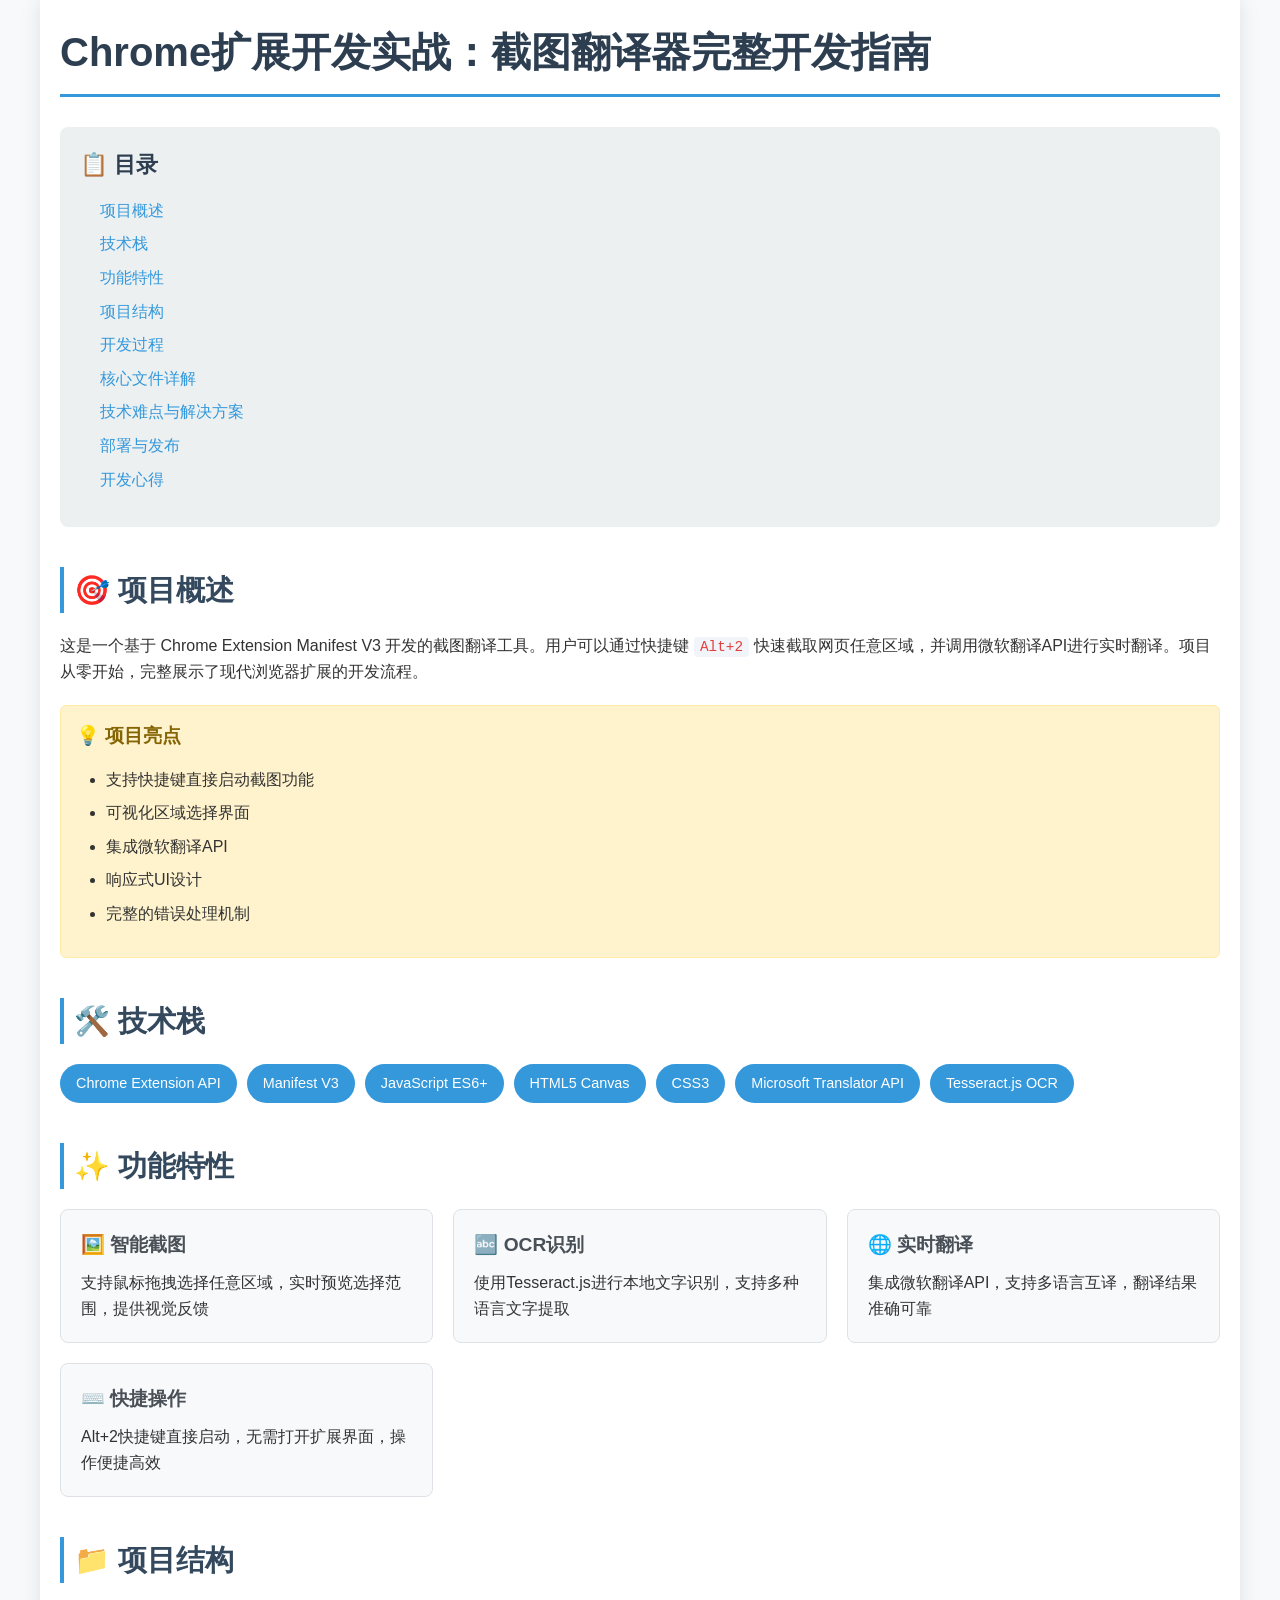
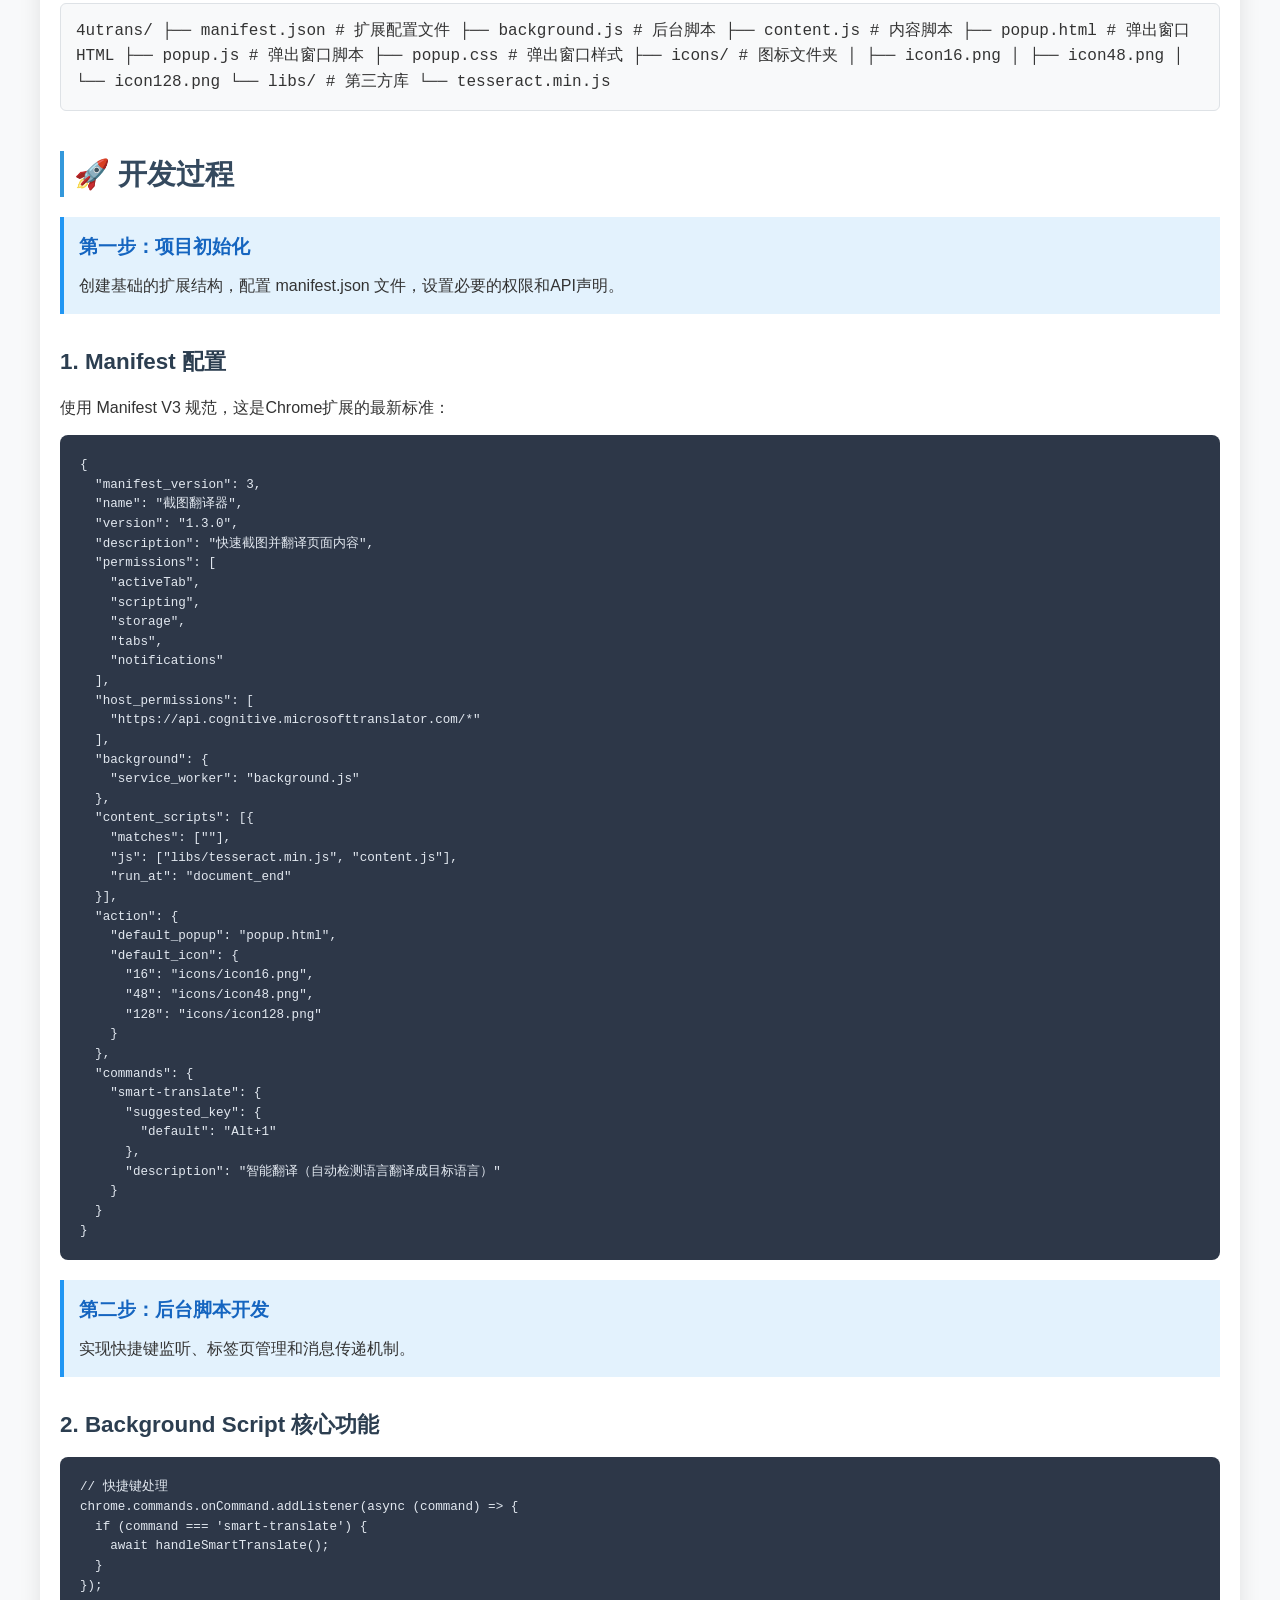
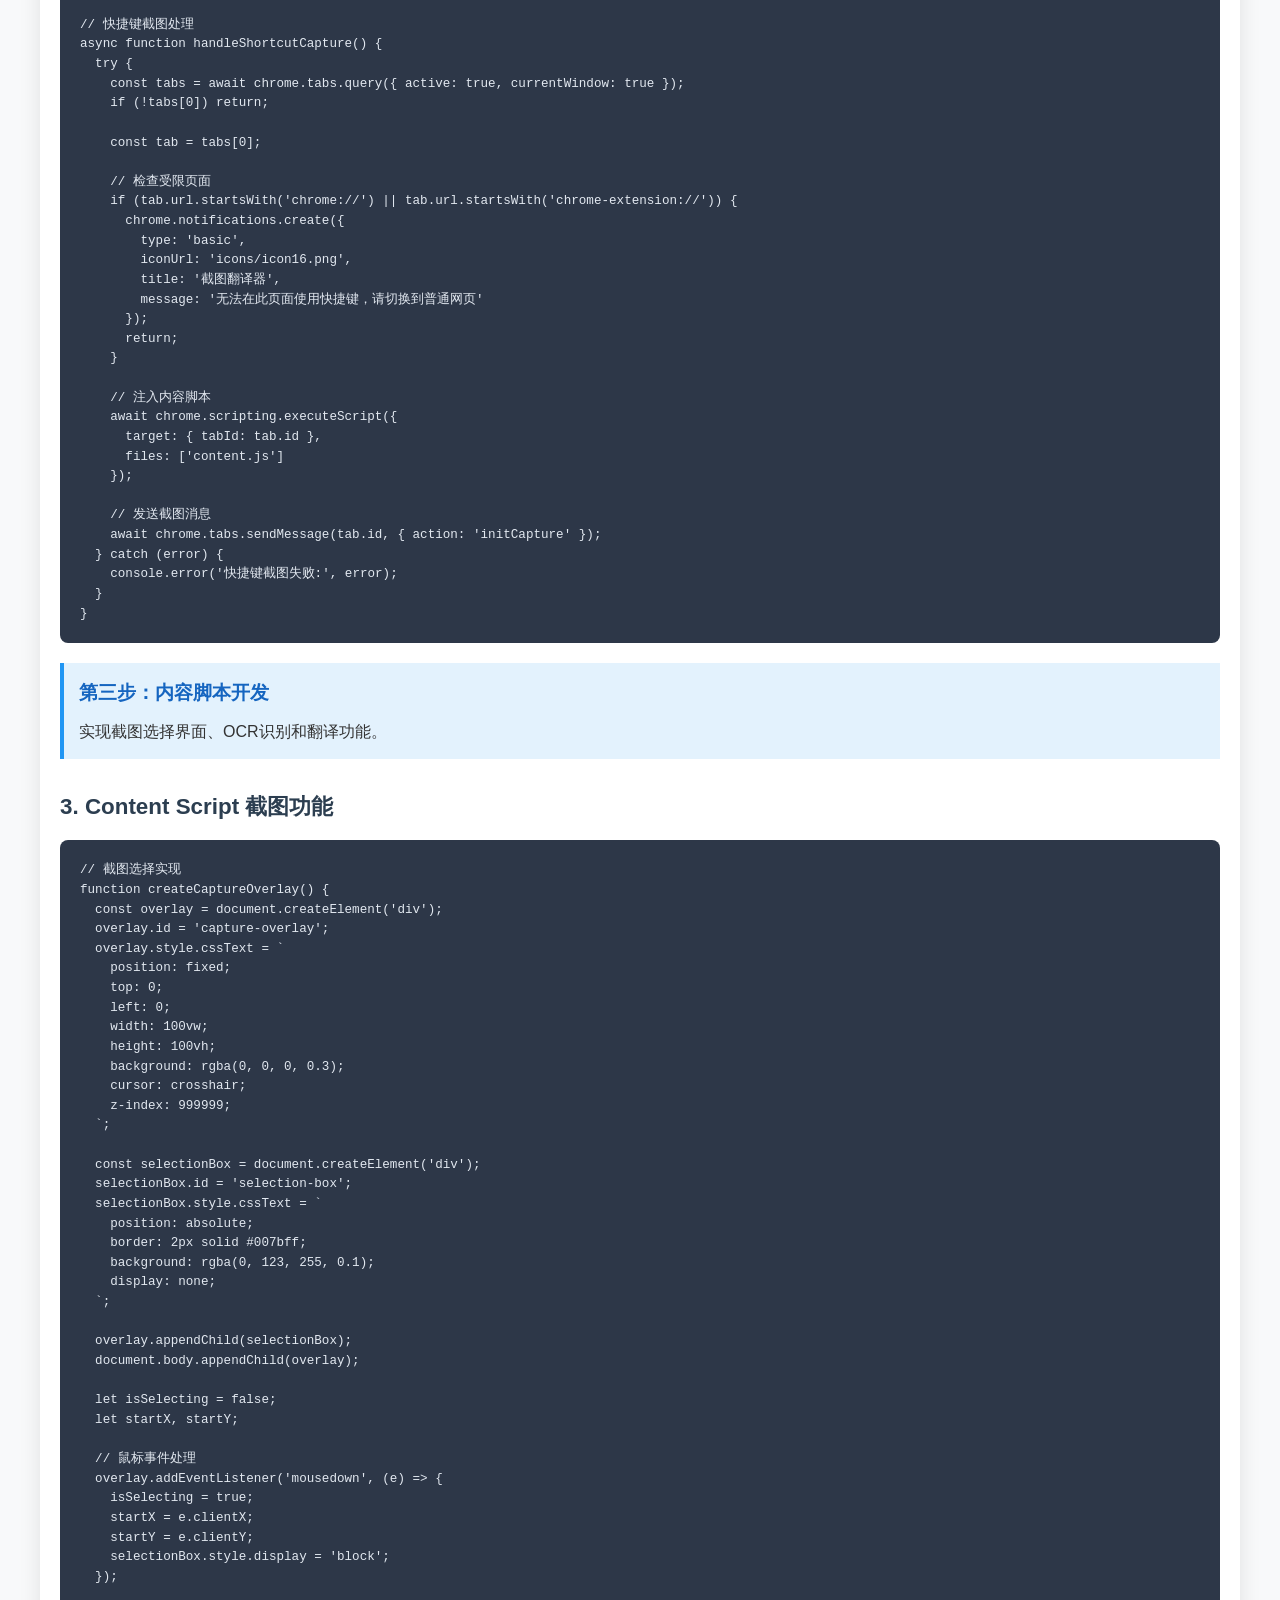
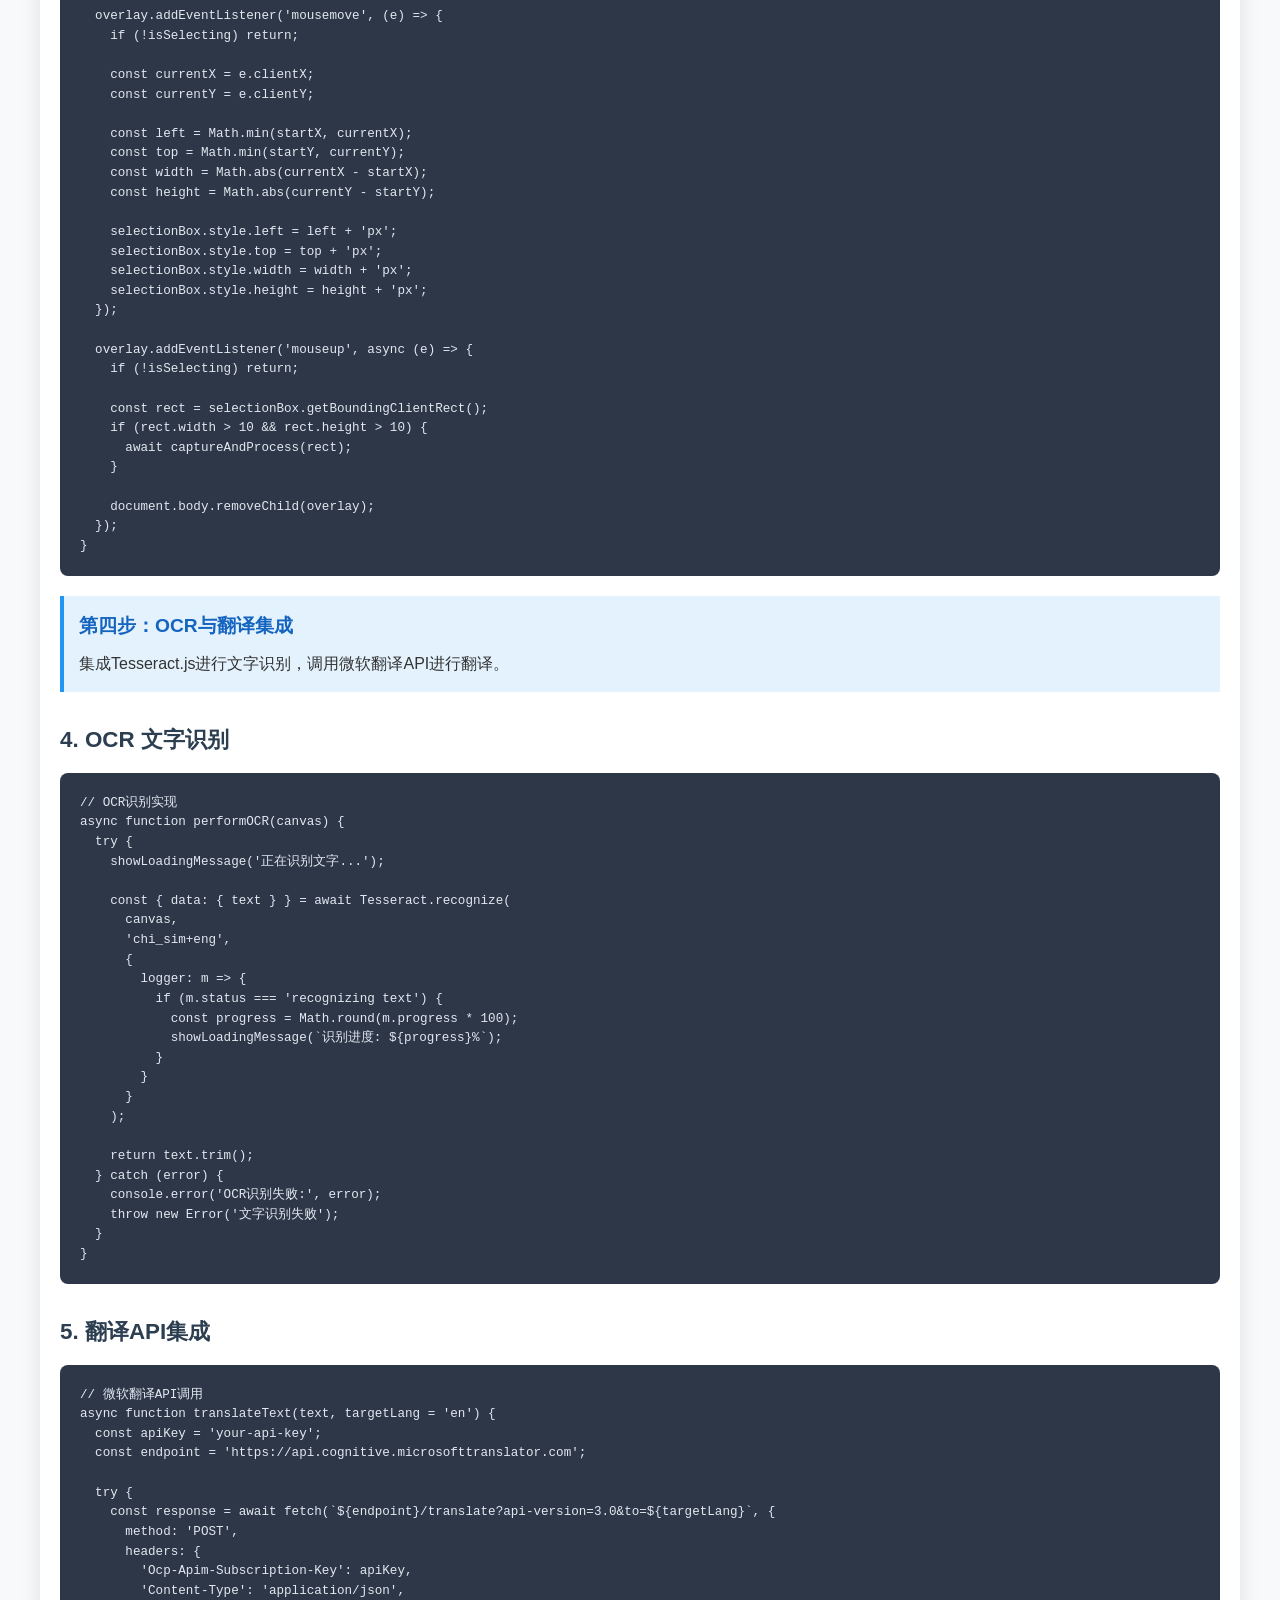
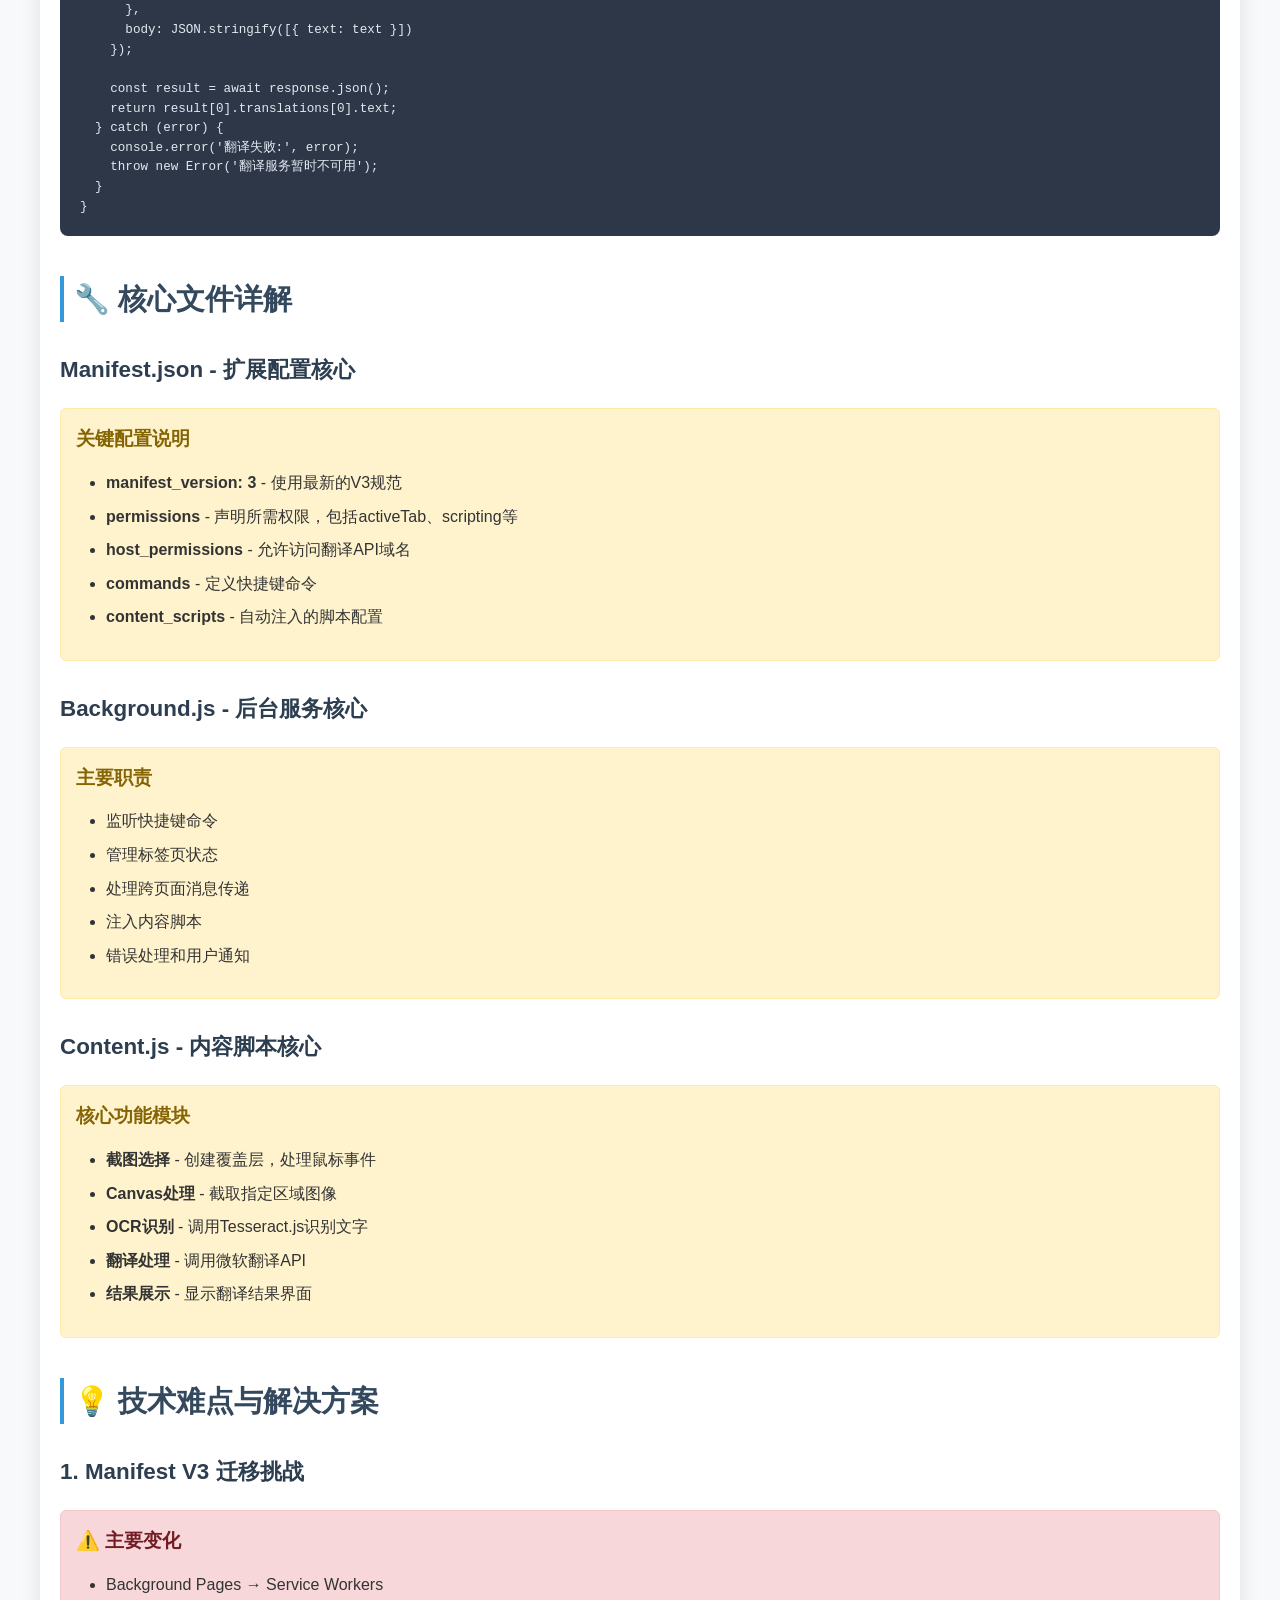
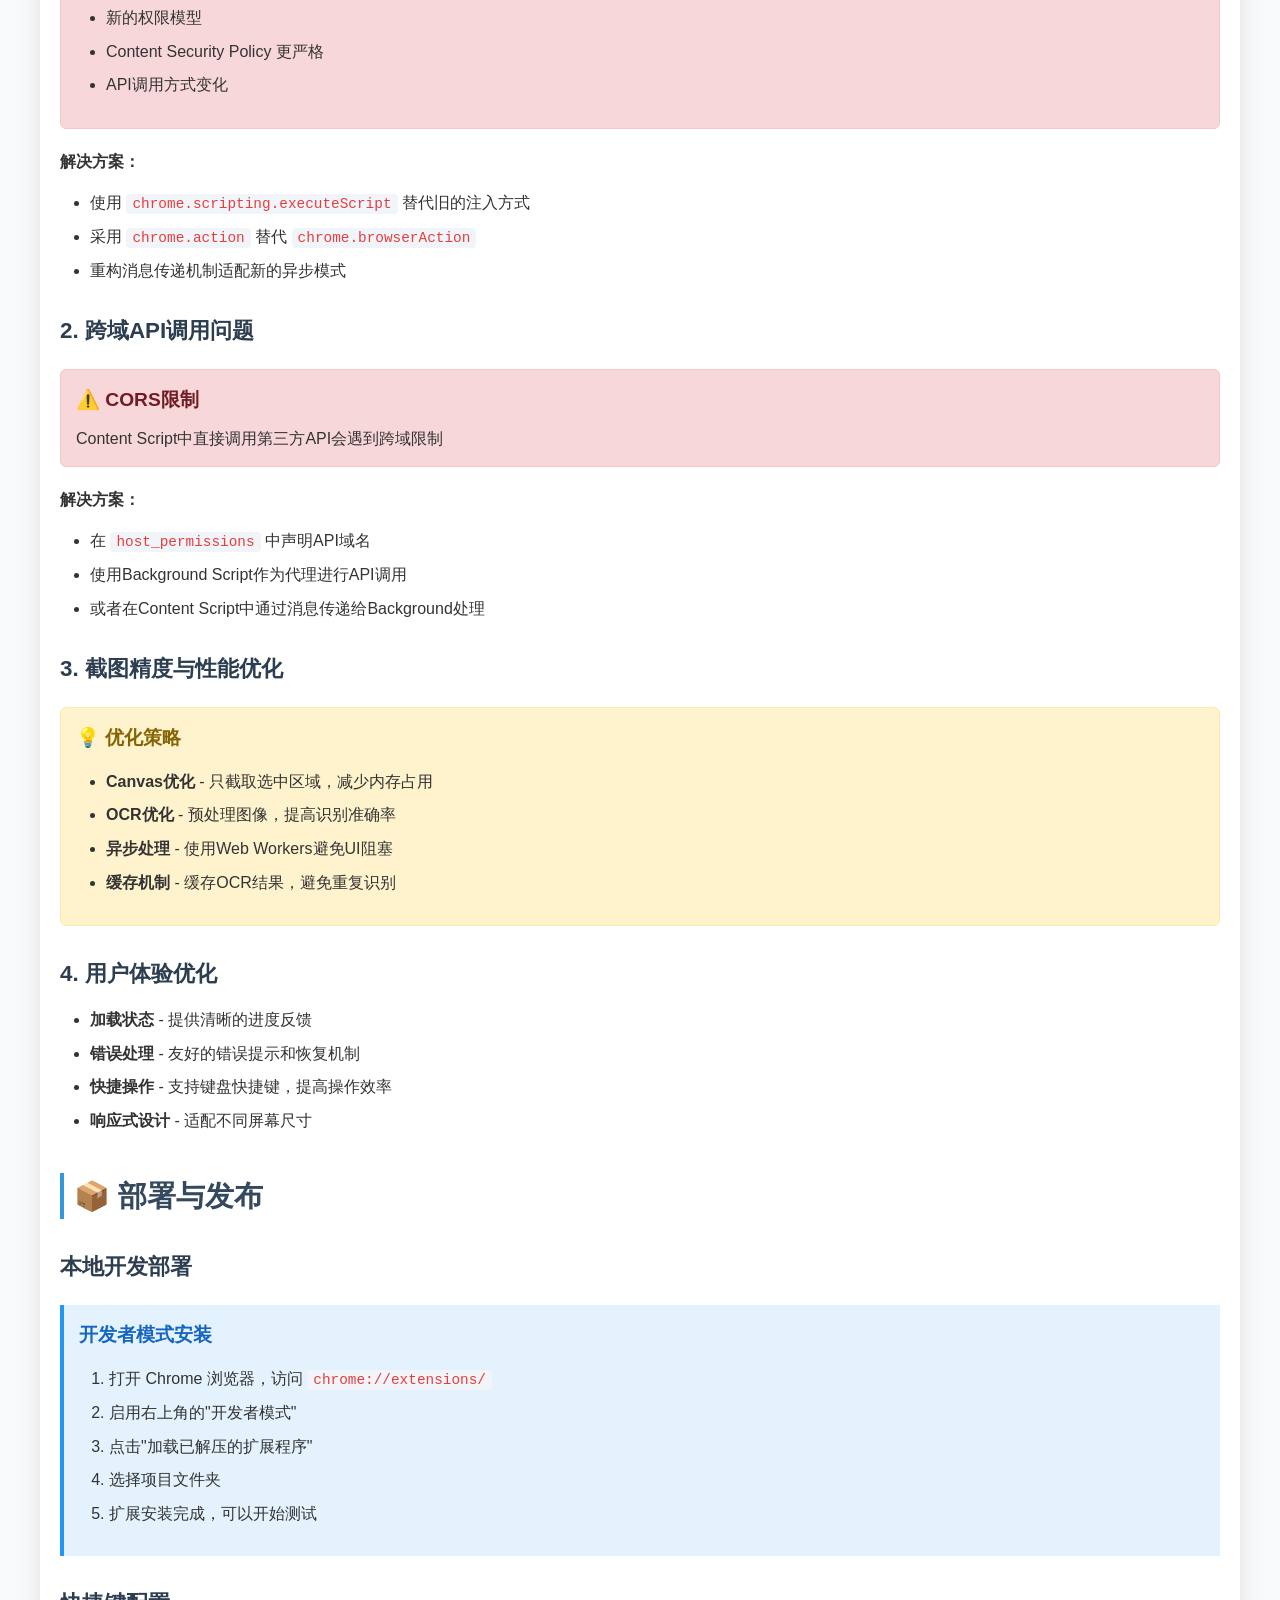
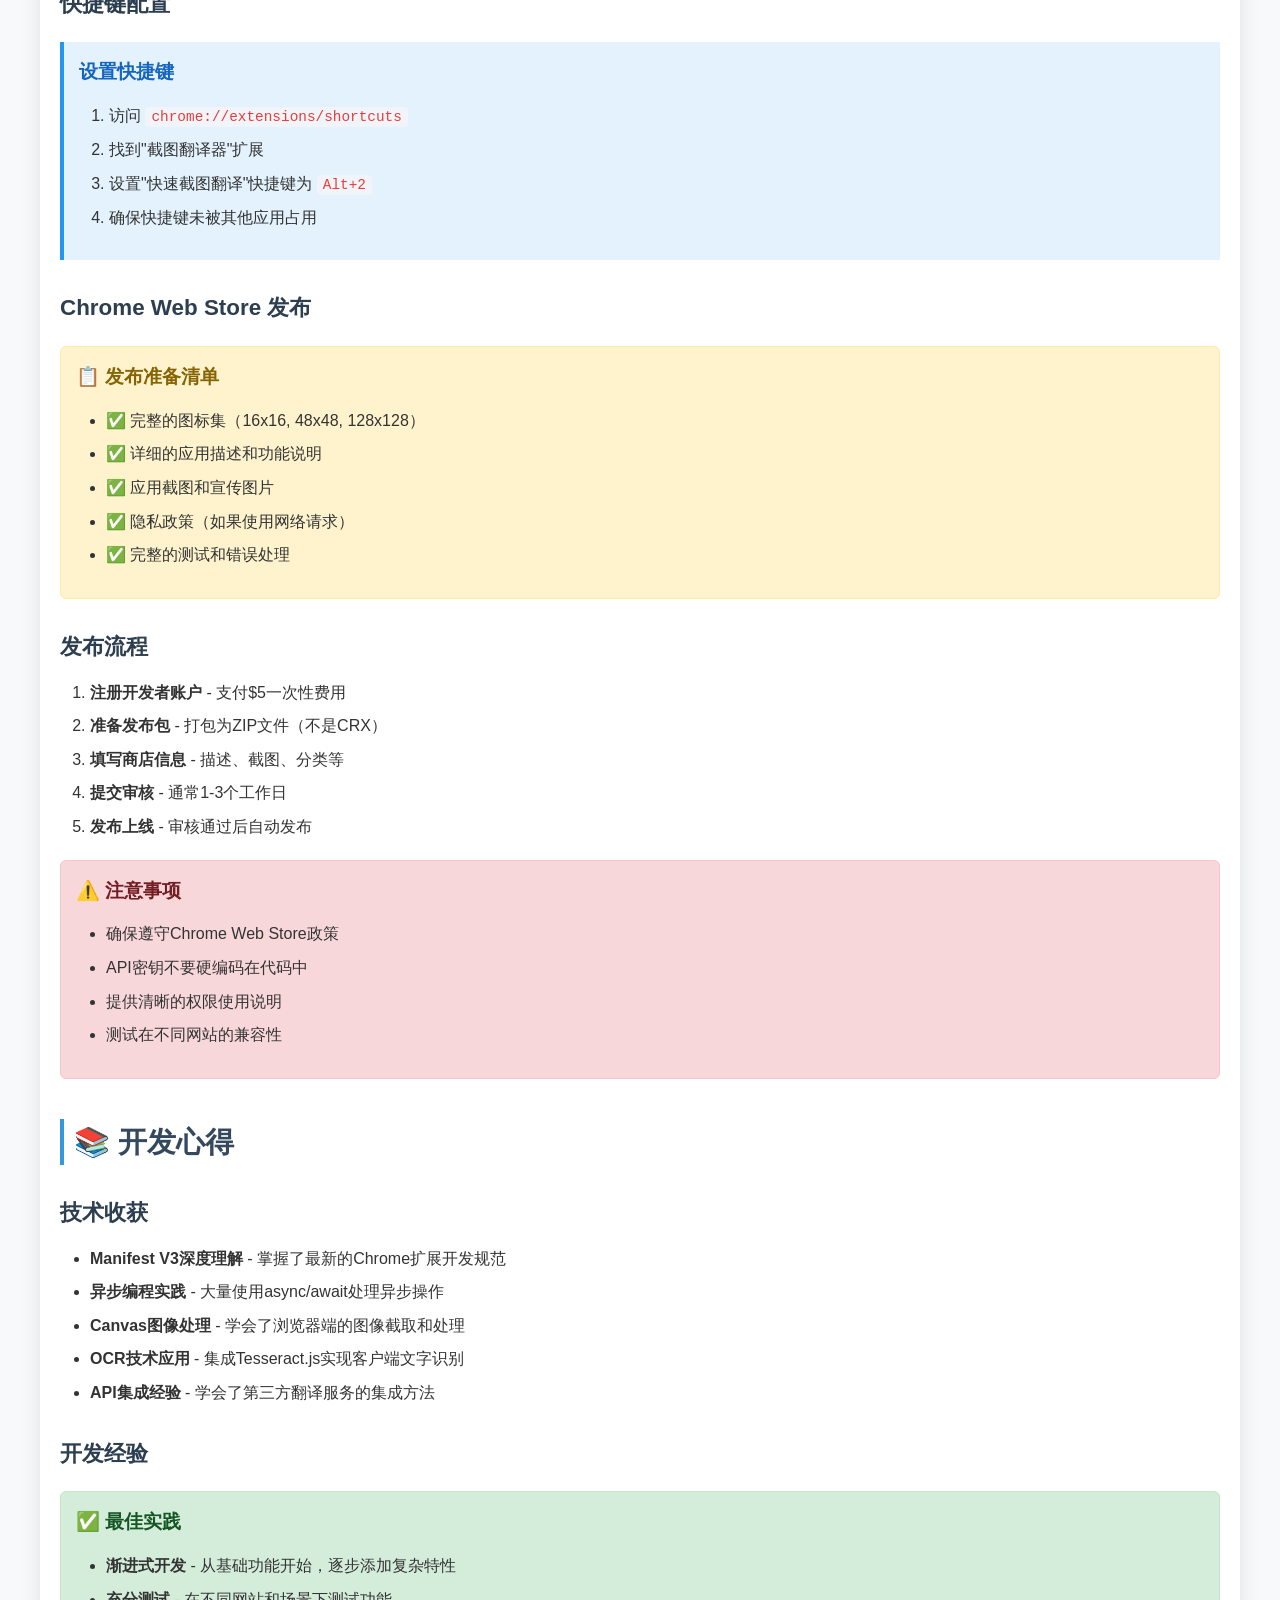
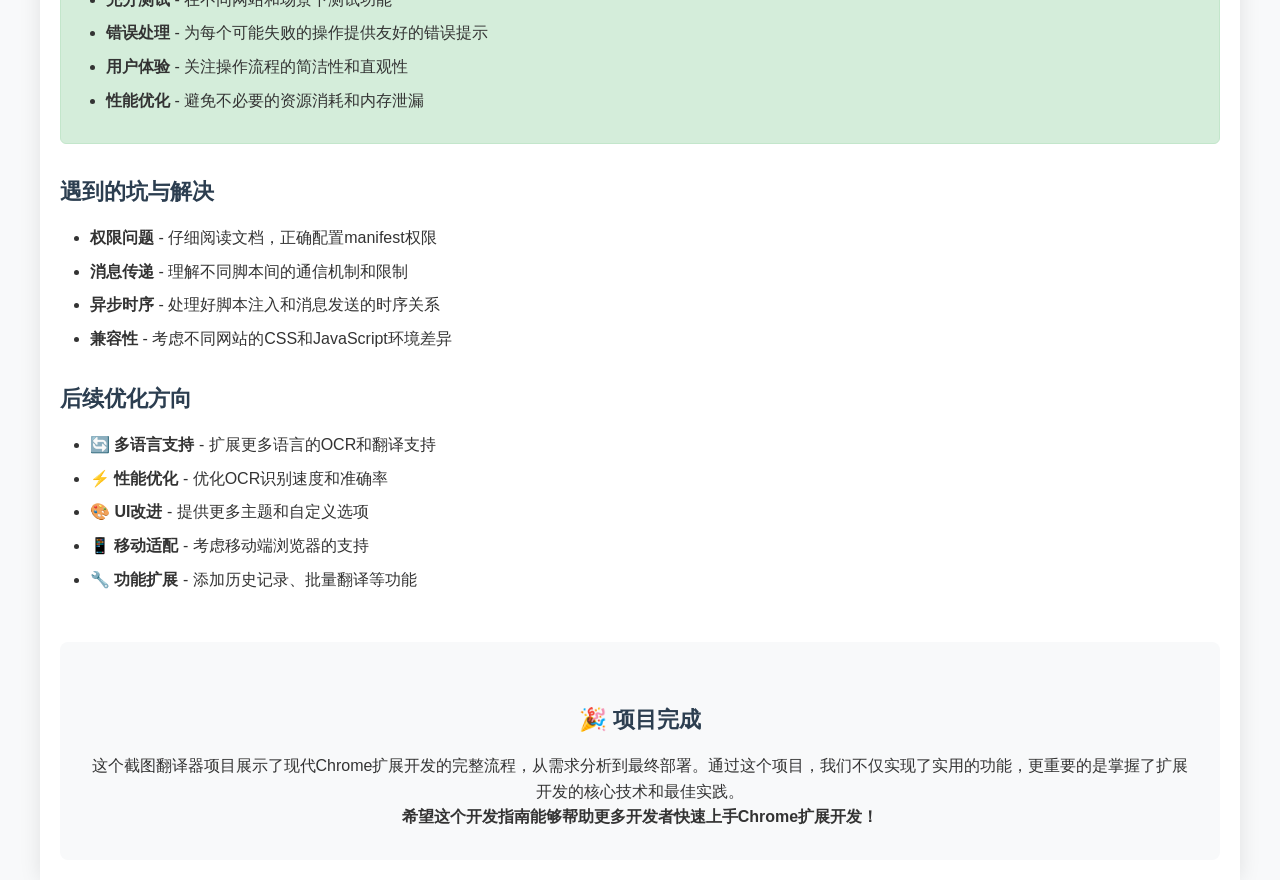
==== commit 874b1958: "截图翻译器1.3.0" ====
--- a/development-guide.html
+++ b/development-guide.html
@@ -344,7 +344,7 @@
 <pre><code>{
   "manifest_version": 3,
   "name": "截图翻译器",
-  "version": "1.0.0",
+  "version": "1.3.0",
   "description": "快速截图并翻译页面内容",
   "permissions": [
     "activeTab",
@@ -373,11 +373,11 @@
     }
   },
   "commands": {
-    "capture-shortcut": {
+    "smart-translate": {
       "suggested_key": {
-        "default": "Alt+2"
+        "default": "Alt+1"
       },
-      "description": "快速截图翻译"
+      "description": "智能翻译（自动检测语言翻译成目标语言）"
     }
   }
 }</code></pre>
@@ -391,8 +391,8 @@
 
 <pre><code>// 快捷键处理
 chrome.commands.onCommand.addListener(async (command) => {
-  if (command === 'capture-shortcut') {
-    await handleShortcutCapture();
+  if (command === 'smart-translate') {
+    await handleSmartTranslate();
   }
 });
 
